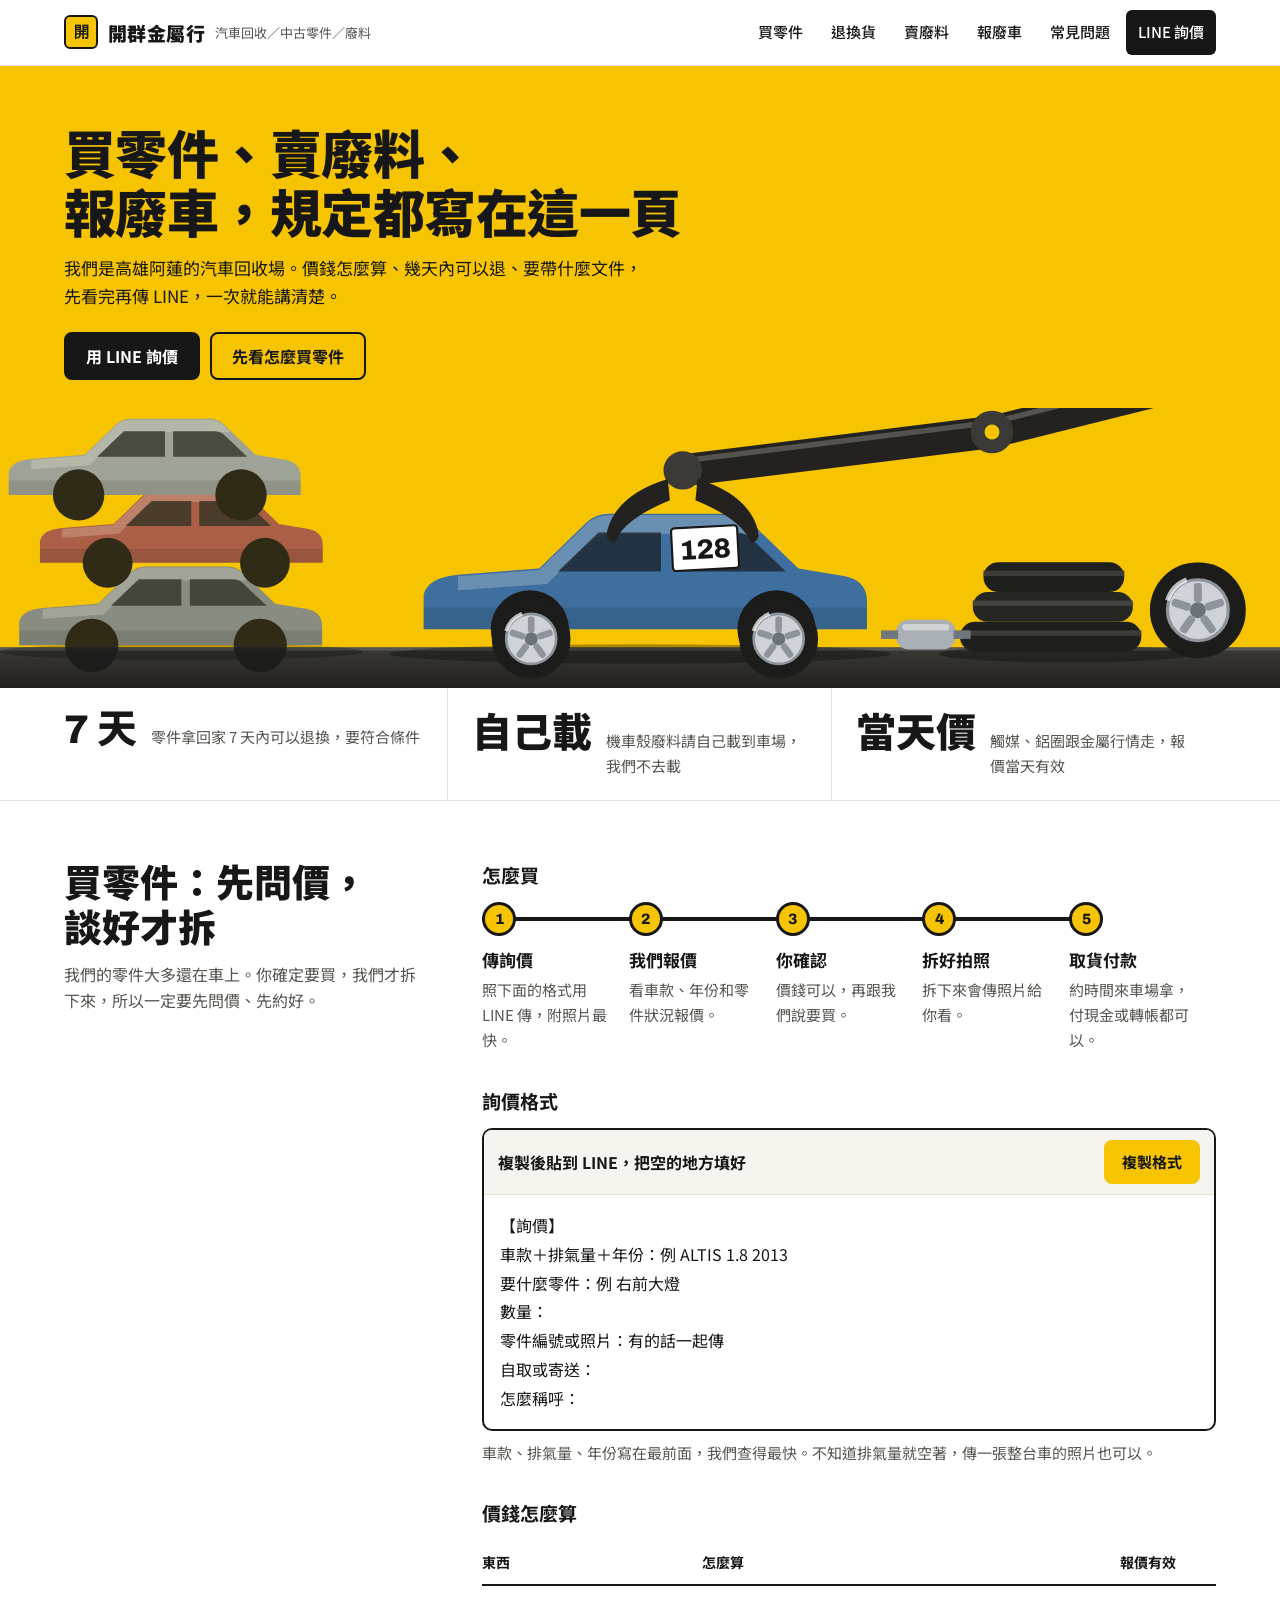
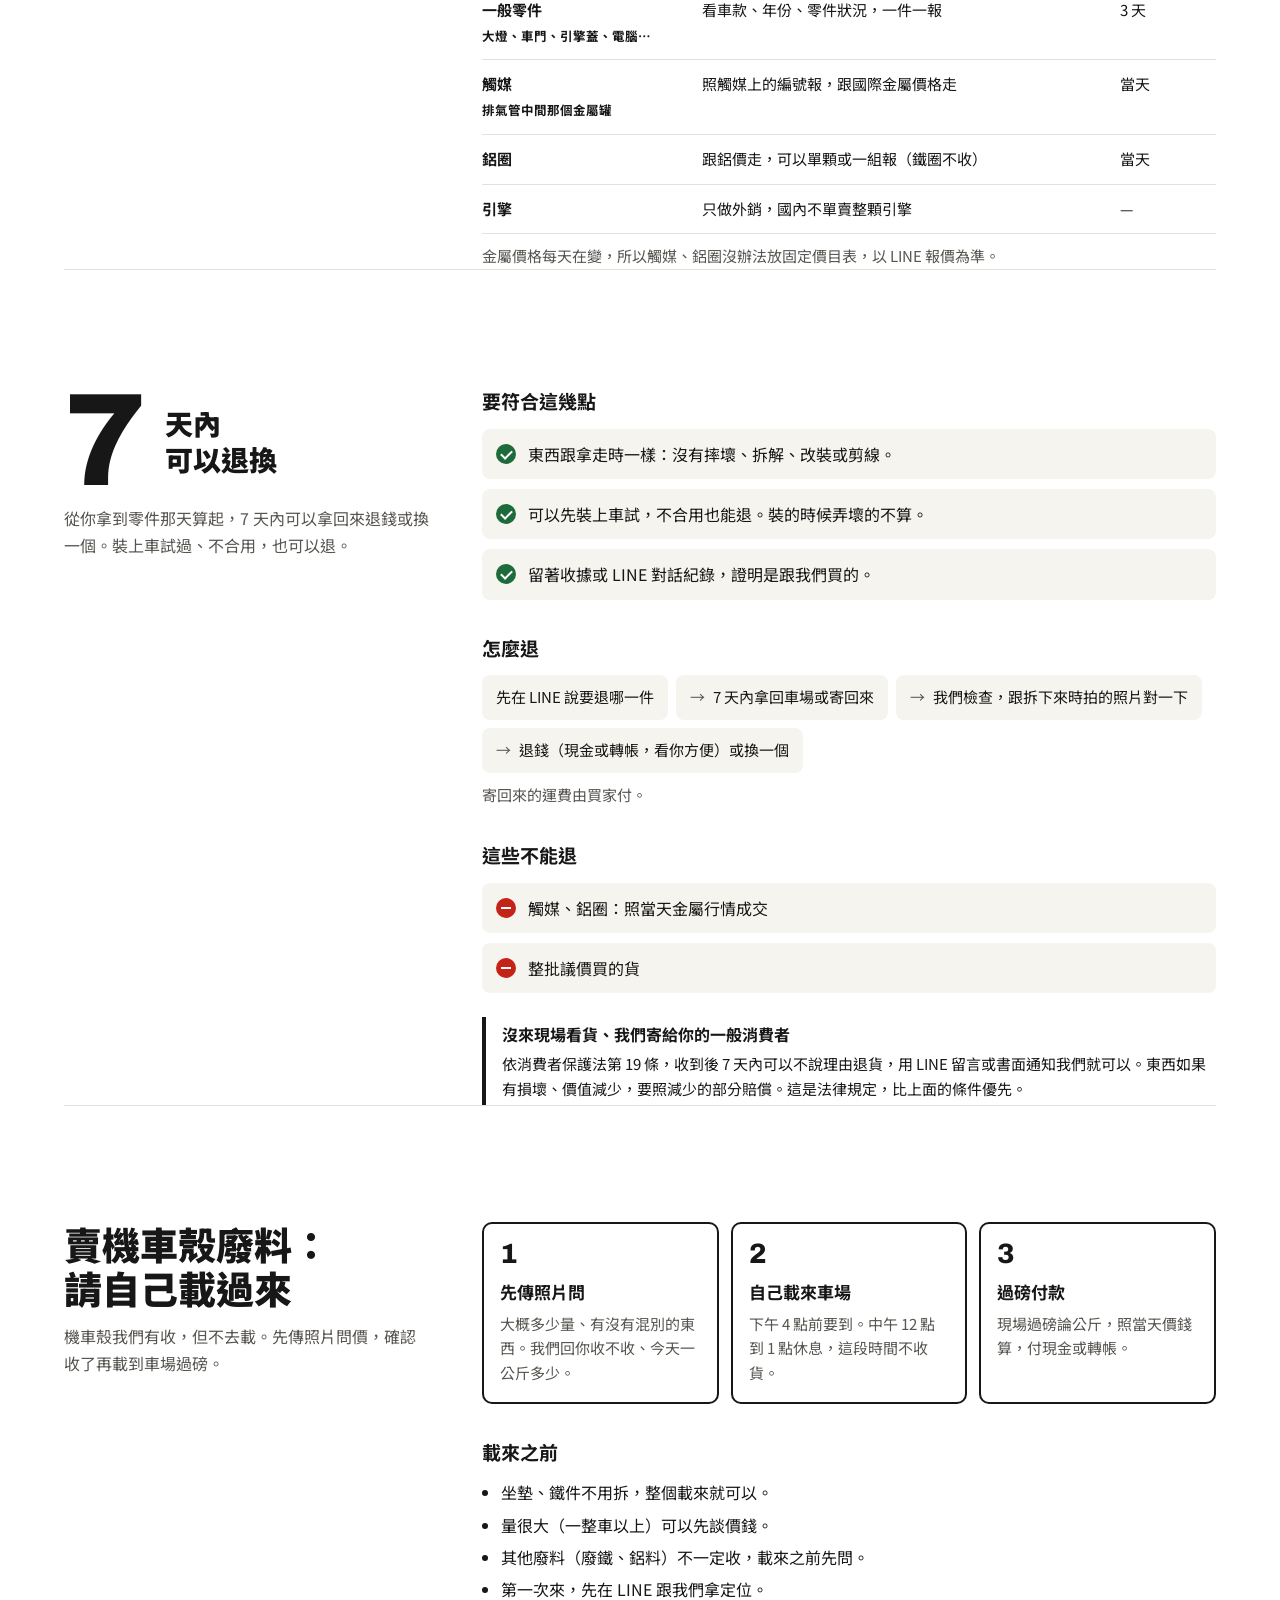
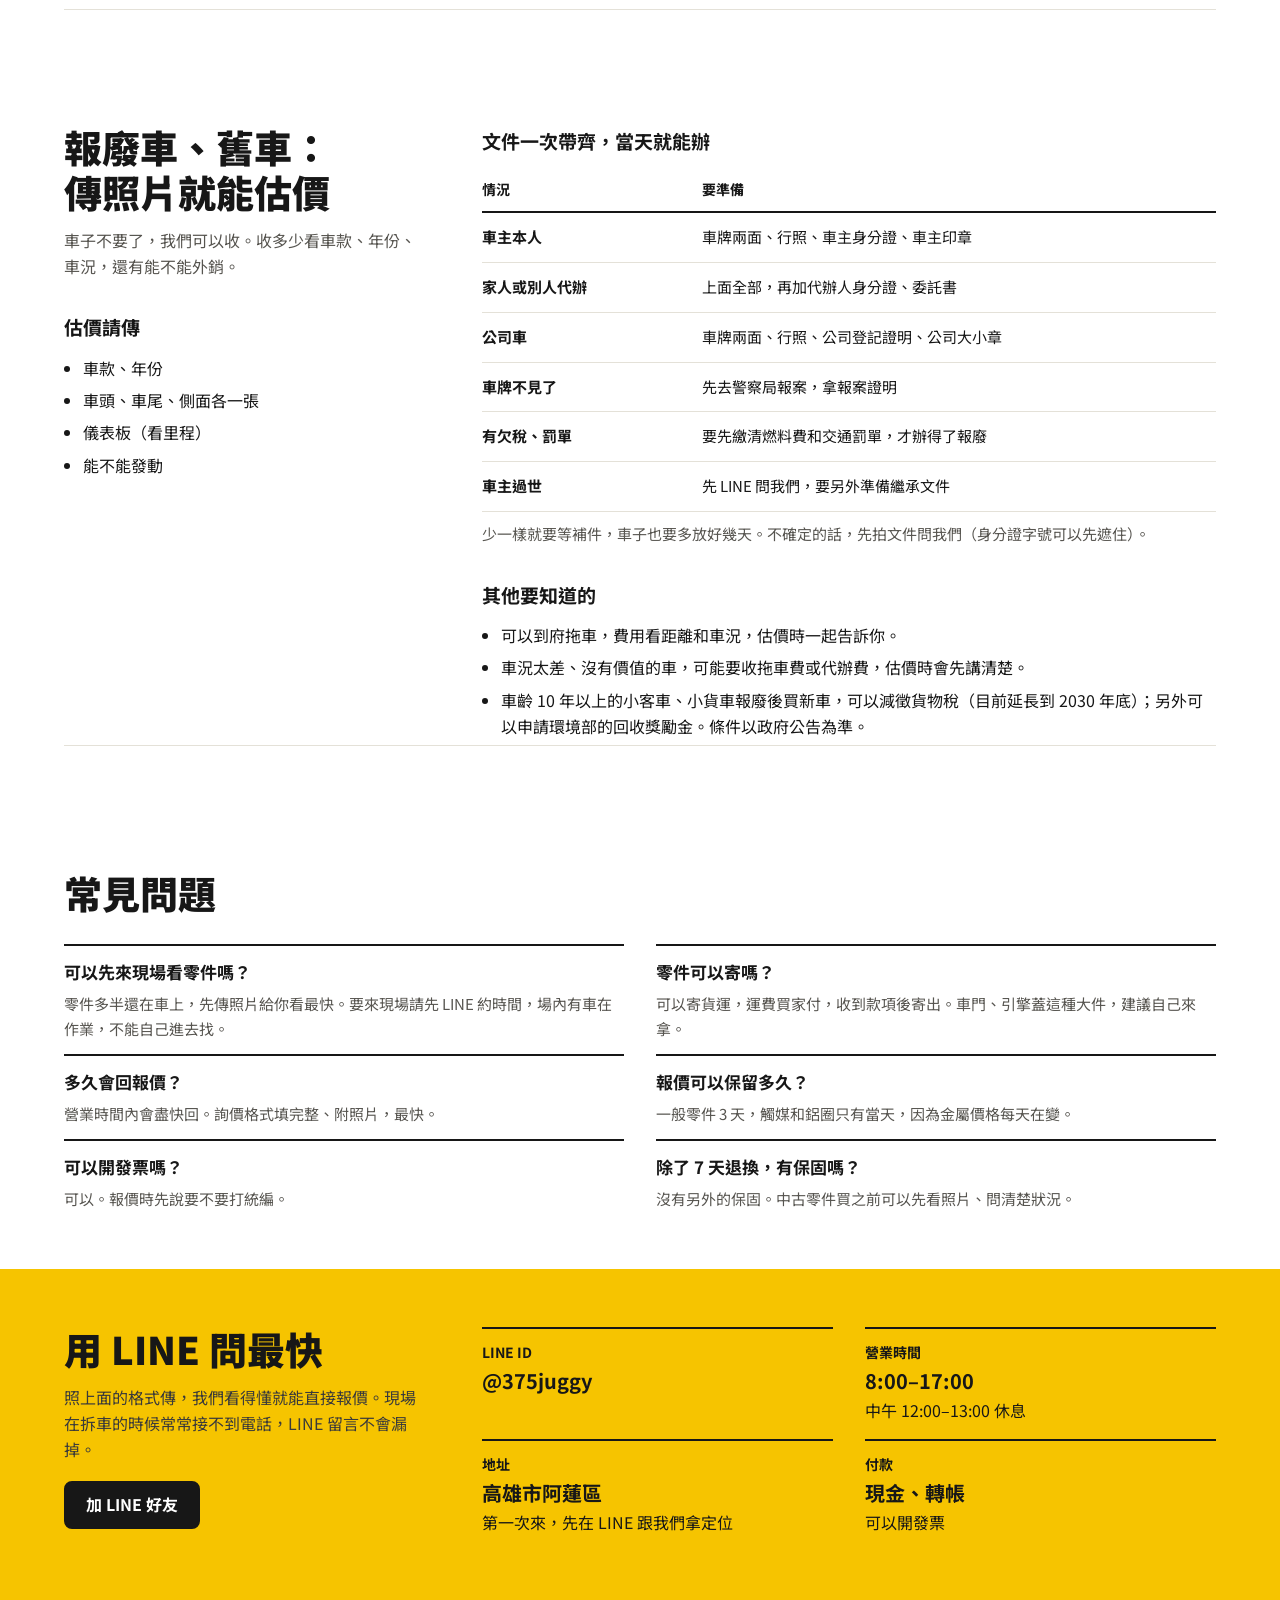
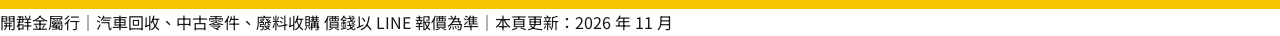
==== index.html @ 310c947c "開群金屬行 客戶須知網站 公開版：搜尋引擎說明、LINE 分享預覽圖、網站小圖示、店家資訊標記  Co-Authored-By: Claude Opus 5.5 <noreply@anthropic." ====
<!DOCTYPE html>
<html lang="zh-Hant-TW">
<head>
<meta charset="utf-8">
<meta name="viewport" content="width=device-width, initial-scale=1">
<title>開群金屬行｜汽車回收、中古零件、廢料收購（高雄阿蓮）</title>
<meta name="description" content="開群金屬行，高雄阿蓮的汽車回收場：中古零件、機車殼廢料收購、報廢車收購。零件 7 天內可退換，報價方式、廢料規定、報廢要帶的文件一頁看完，LINE @375juggy 詢價。">
<meta name="theme-color" content="#f6c400">
<link rel="canonical" href="https://t3ekaede-beep.github.io/kaichun-metal/">
<link rel="icon" href="favicon.svg" type="image/svg+xml">
<link rel="icon" href="favicon-32.png" sizes="32x32" type="image/png">
<link rel="apple-touch-icon" href="apple-touch-icon.png">
<meta property="og:type" content="website">
<meta property="og:locale" content="zh_TW">
<meta property="og:site_name" content="開群金屬行">
<meta property="og:title" content="開群金屬行｜買零件、賣廢料、報廢車須知">
<meta property="og:description" content="零件 7 天內可退換、報價怎麼算、機車殼廢料怎麼賣、報廢車要帶什麼，一頁看完。">
<meta property="og:url" content="https://t3ekaede-beep.github.io/kaichun-metal/">
<meta property="og:image" content="https://t3ekaede-beep.github.io/kaichun-metal/og.png">
<meta property="og:image:width" content="1200">
<meta property="og:image:height" content="630">
<meta property="og:image:alt" content="開群金屬行 客戶須知">
<meta name="twitter:card" content="summary_large_image">
<script type="application/ld+json">{"@context": "https://schema.org", "@type": "AutoPartsStore", "name": "開群金屬行", "description": "開群金屬行，高雄阿蓮的汽車回收場：中古零件、機車殼廢料收購、報廢車收購。零件 7 天內可退換，報價方式、廢料規定、報廢要帶的文件一頁看完，LINE @375juggy 詢價。", "url": "https://t3ekaede-beep.github.io/kaichun-metal/", "image": "https://t3ekaede-beep.github.io/kaichun-metal/og.png", "address": {"@type": "PostalAddress", "addressLocality": "阿蓮區", "addressRegion": "高雄市", "addressCountry": "TW"}, "paymentAccepted": "現金, 轉帳", "sameAs": ["https://line.me/R/ti/p/@375juggy"]}</script>
<link rel="preconnect" href="https://fonts.googleapis.com">
<link rel="preconnect" href="https://fonts.gstatic.com" crossorigin>
<link href="https://fonts.googleapis.com/css2?family=Archivo:wght@700;800&family=Noto+Sans+TC:wght@400;500;700;900&display=swap" rel="stylesheet">
<style>
/* VOICE everyday business site for repair shops, parts traders and car owners: plain, short, firm
   IDEA the yard's own signboard and the marker-written number card on a windshield
   PICTURE a yard scene strip: stacked shells, a numbered car under the grab arm, tyres and an alloy wheel
   COLOUR safety yellow band, white ground, near-black ink, warning red for limits; night keeps the yellow band
   TYPE Noto Sans TC 900 for titles, Noto Sans TC for text, Archivo 800 for big numbers
   LAYOUT laptop: yellow hero with title across the top and the scene beneath; sections as heading column + content. Phone: stacked */
:root{color-scheme:light dark;--bg:light-dark(#ffffff,#141413);--ink:light-dark(#171717,#f0efea);--mut:light-dark(#575550,#b9b7ae);--line:light-dark(#e4e1d8,#2e2d2a);--panel:light-dark(#f6f4ee,#1e1d1b);--red:light-dark(#c42318,#ff7466);--ok:light-dark(#1d6b3a,#6fd08f);--yel:#f6c400;--yk:#171717}
:root[data-theme=light]{color-scheme:light}
:root[data-theme=dark]{color-scheme:dark}
*{box-sizing:border-box;min-width:0}
html{scroll-padding-top:110px;scroll-behavior:smooth}
body{margin:0;background:var(--bg);color:var(--ink);font:16px/1.65 "Noto Sans TC","PingFang TC","Microsoft JhengHei",sans-serif;overflow-x:clip}
a{color:inherit}
.band{padding-block:clamp(32px,4.5vw,64px);padding-left:max(5vw,16px);padding-right:max(5vw,16px)}
.wrap{max-width:1240px;margin:0 auto}
header{position:sticky;top:0;z-index:5;background:var(--bg);border-bottom:1px solid var(--line)}
.bar{display:flex;align-items:center;gap:20px;padding:10px max(5vw,16px);max-width:1340px;margin:0 auto}
.brand{display:flex;align-items:center;gap:10px;text-decoration:none;flex:none}
.brand b{font-size:19px;font-weight:900;letter-spacing:.02em}
.brand small{font-size:13px;color:var(--mut)}
.plate{width:34px;height:34px;border-radius:6px;background:var(--yel);color:var(--yk);display:grid;place-items:center;font:800 15px/1 Archivo,sans-serif;border:2px solid var(--yk)}
nav{display:flex;gap:4px;overflow-x:auto;scrollbar-width:none;margin-left:auto}
nav a{flex:none;text-decoration:none;font-size:15px;font-weight:500;padding:10px 12px;border-radius:6px;min-height:44px;display:flex;align-items:center}
nav a:hover,nav a:focus-visible{background:var(--panel)}
nav a.line{background:var(--yk);color:#fff}
:root[data-theme=dark] nav a.line{background:var(--yel);color:var(--yk)}
@media(prefers-color-scheme:dark){:root:not([data-theme=light]) nav a.line{background:var(--yel);color:var(--yk)}}
.hero{background:var(--yel);color:var(--yk);padding-bottom:0}
.hero h1{font-size:clamp(32px,5vw,52px);line-height:1.12;font-weight:900;letter-spacing:-.01em;margin:0 0 14px;max-width:17em;text-wrap:balance}
.ib{display:inline-block}
.hero p{font-size:17px;max-width:34em;margin:0 0 22px}
.btns{display:flex;flex-wrap:wrap;gap:10px}
.btn{display:inline-flex;align-items:center;min-height:48px;padding:0 20px;border-radius:8px;font-weight:700;text-decoration:none;font-size:16px;border:2px solid var(--yk)}
.btn.dark{background:var(--yk);color:#fff}
.btn:focus-visible,button:focus-visible,nav a:focus-visible{outline:3px solid var(--red);outline-offset:2px}
.scene{display:block;width:calc(100% + 2*max(5vw,16px));margin-left:calc(-1*max(5vw,16px));height:clamp(170px,22vw,280px);margin-top:28px}
.facts{display:grid;grid-template-columns:repeat(3,minmax(0,1fr));border-bottom:1px solid var(--line);padding:0 max(5vw,16px)}
.fact{padding:22px 24px;text-decoration:none;border-right:1px solid var(--line);display:flex;gap:14px;align-items:baseline}
.fact:first-child{padding-left:0}
.fact:last-child{border-right:0}
.fact:hover{background:var(--panel)}
.fact strong{font:800 clamp(28px,3.4vw,40px)/1 Archivo,"Noto Sans TC",sans-serif;white-space:nowrap;flex:none}
.fact strong.zh{font-family:"Noto Sans TC",sans-serif;font-weight:900}
.fact span{font-size:15px;color:var(--mut)}
.sec{display:grid;grid-template-columns:minmax(0,4fr) minmax(0,8fr);gap:clamp(24px,4vw,64px);border-bottom:1px solid var(--line)}
.sec h2{font-size:clamp(28px,3.4vw,38px);line-height:1.18;font-weight:900;margin:0 0 12px;text-wrap:balance}
.sec .lead{color:var(--mut);margin:0;font-size:16px}
.sec h3{font-size:19px;font-weight:700;margin:32px 0 12px}
.sec h3:first-child{margin-top:0}
.route{list-style:none;margin:0;padding:0;display:grid;grid-template-columns:repeat(5,minmax(0,1fr))}
.route li{position:relative;padding:44px 12px 0 0}
.route li::before{content:"";position:absolute;top:15px;left:0;right:0;height:4px;background:var(--ink)}
.route li:last-child::before{right:auto;width:16px}
.route li i{position:absolute;top:0;left:0;width:34px;height:34px;border-radius:50%;background:var(--yel);color:var(--yk);border:3px solid var(--ink);display:grid;place-items:center;font:800 15px/1 Archivo,sans-serif;font-style:normal}
.route b{display:block;font-size:17px;margin-bottom:4px}
.route span{font-size:15px;color:var(--mut);display:block}
.copybox{border:2px solid var(--ink);border-radius:10px;overflow:hidden}
.copyhead{display:flex;justify-content:space-between;align-items:center;gap:12px;padding:10px 14px;background:var(--panel);border-bottom:1px solid var(--line);flex-wrap:wrap}
.copyhead b{font-size:16px}
.copyhead button{font:inherit;font-weight:700;font-size:15px;min-height:44px;padding:0 18px;border-radius:8px;border:0;background:var(--yel);color:var(--yk);cursor:pointer}
pre{margin:0;padding:16px;font:16px/1.8 "Noto Sans TC",sans-serif;white-space:pre-wrap;overflow-x:auto}
.note{font-size:15px;color:var(--mut);margin:10px 0 0}
#copyMsg{font-size:14px;color:var(--ok);font-weight:700}
.tbl{overflow-x:auto}
table{width:100%;border-collapse:collapse;font-size:15px}
th{text-align:left;font-weight:700;border-bottom:2px solid var(--ink);padding:10px 12px 10px 0;font-size:14px}
td{border-bottom:1px solid var(--line);padding:12px 12px 12px 0;vertical-align:top}
td:first-child{font-weight:700;width:30%}
.nw{white-space:nowrap}
.seven{display:flex;align-items:center;gap:18px;margin-bottom:8px}
.seven strong{font:800 clamp(88px,11vw,132px)/.85 Archivo,sans-serif;color:var(--ink)}
.seven span{font-size:clamp(22px,2.6vw,28px);font-weight:900;line-height:1.3}
.checks{list-style:none;margin:0;padding:0;display:grid;gap:10px}
.checks li{position:relative;padding:12px 14px 12px 46px;background:var(--panel);border-radius:8px}
.checks li::before{content:"";position:absolute;left:14px;top:15px;width:20px;height:20px;border-radius:50%;background:var(--ok)}
.checks li::after{content:"";position:absolute;left:21px;top:19px;width:5px;height:9px;border:solid #fff;border-width:0 2.5px 2.5px 0;transform:rotate(45deg)}
.checks.no li::before{background:var(--red)}
.checks.no li::after{left:19px;top:24px;width:10px;height:0;border-width:0 0 2.5px 0;transform:none}
.flow{display:flex;flex-wrap:wrap;gap:8px;align-items:center;margin:0;padding:0;list-style:none}
.flow li{background:var(--panel);border-radius:8px;padding:10px 14px;font-size:15px}
.flow li+li::before{content:"→";margin-right:8px;color:var(--mut)}
.law{margin-top:24px;border-left:4px solid var(--ink);padding:4px 0 4px 16px;font-size:15px}
.law b{display:block;margin-bottom:4px;font-size:16px}
.cards{display:grid;grid-template-columns:repeat(3,minmax(0,1fr));gap:12px}
.card{border:2px solid var(--ink);border-radius:10px;padding:16px}
.card i{font:800 28px/1 Archivo,sans-serif;font-style:normal;display:block;margin-bottom:10px}
.card b{display:block;font-size:17px;margin-bottom:6px}
.card p{margin:0;font-size:15px;color:var(--mut)}
.plain{margin:0;padding-left:1.2em}
.plain li{margin-bottom:6px}
.faq{display:grid;grid-template-columns:repeat(2,minmax(0,1fr));gap:12px 32px}
.faq div{border-top:2px solid var(--ink);padding-top:12px}
.faq b{display:block;font-size:17px;margin-bottom:6px}
.faq p{margin:0;font-size:15px;color:var(--mut)}
.contact{background:var(--yel);color:var(--yk)}
.contact .sec{border:0}
.contact h2{color:var(--yk)}
.contact .lead{color:#3a3a3a}
.cgrid{display:grid;grid-template-columns:repeat(2,minmax(0,1fr));gap:0 32px}
.cgrid div{border-top:2px solid var(--yk);padding:12px 0 16px}
.cgrid small{display:block;font-size:14px;font-weight:700}
.cgrid span{font-size:20px;font-weight:700}
.contact .contact footer{padding:20px max(5vw,16px);font-size:14px;color:var(--mut);display:flex;flex-wrap:wrap;gap:6px 24px;justify-content:space-between}
@media(max-width:900px){.sec{grid-template-columns:minmax(0,1fr)}.brand small{display:none}}
@media(max-width:760px){.bar{flex-wrap:wrap;gap:6px}nav{margin-left:0;width:100%}.facts{grid-template-columns:minmax(0,1fr)}.fact{border-right:0;border-bottom:1px solid var(--line);padding-left:0;padding-right:0}.fact:last-child{border-bottom:0}.cards,.faq,.cgrid{grid-template-columns:minmax(0,1fr)}
.route{grid-template-columns:minmax(0,1fr);gap:0}.route li{padding:4px 0 22px 52px}.route li::before{top:0;bottom:0;left:15px;right:auto;width:4px;height:auto}.route li:last-child::before{display:none}}
@media(max-width:600px){table{font-size:14px}.stack thead{display:none}.stack tr{display:grid;padding-block:10px;border-bottom:1px solid var(--line)}.stack td{border:0;padding:2px 0;width:auto}.stack td:first-child{font-size:16px}}
@media(prefers-reduced-motion:reduce){html{scroll-behavior:auto}#arm{animation:none!important}}
#arm{animation:sway 5s ease-in-out infinite;transform-origin:1180px 0}
@keyframes sway{0%,100%{transform:rotate(0)}50%{transform:rotate(-1.6deg)}}
</style>
</head>
<body>

<header>
  <div class="bar">
    <a class="brand" href="#top"><span class="plate" aria-hidden="true">開</span><b>開群金屬行</b><small>汽車回收／中古零件／廢料</small></a>
    <nav aria-label="頁面導覽">
      <a href="#parts">買零件</a><a href="#returns">退換貨</a><a href="#scrap">賣廢料</a><a href="#car">報廢車</a><a href="#faq">常見問題</a><a class="line" href="https://line.me/R/ti/p/@375juggy">LINE 詢價</a>
    </nav>
  </div>
</header>

<main id="top">
<section class="band hero">
  <div class="wrap">
    <h1><span class="ib">買零件、</span><span class="ib">賣廢料、</span><span class="ib">報廢車，</span><span class="ib">規定都寫在這一頁</span></h1>
    <p>我們是高雄阿蓮的汽車回收場。價錢怎麼算、幾天內可以退、要帶什麼文件，先看完再傳 LINE，一次就能講清楚。</p>
    <div class="btns"><a class="btn dark" href="https://line.me/R/ti/p/@375juggy">用 LINE 詢價</a><a class="btn" href="#parts">先看怎麼買零件</a></div>
  </div>
  <svg class="scene" viewBox="0 0 1200 300" preserveAspectRatio="xMidYMax slice" role="img" aria-label="車場示意圖：疊放的車殼、夾車機、輪胎和鋁圈">
    <defs>
      <symbol id="car" viewBox="0 0 300 110">
        <path fill="currentColor" d="M8 84V62q2-11 22-13l52-4 30-29q6-6 15-6h76q10 0 17 8l28 27 30 5q14 3 14 16v18z"/>
        <path fill="#000" opacity=".12" d="M8 70h284v14H8z"/>
        <path fill="#fff" opacity=".22" d="M30 50l52-4 30-29q6-6 15-6h76q10 0 17 8l4 4H128q-8 0-13 5l-28 27-57 4z"/>
        <path fill="#1d2329" opacity=".78" d="M120 22l-26 25h66V22zm48 0v25h72l-22-21q-4-4-10-4z"/>
        <circle cx="76" cy="84" r="25" fill="#1b1b1a"/><circle cx="234" cy="84" r="25" fill="#1b1b1a"/>
      </symbol>
      <symbol id="wh" viewBox="-30 -30 60 60">
        <circle r="30" fill="#1c1c1b"/><circle r="19" fill="#cfd3d7"/><circle r="19" fill="none" stroke="#8d949b" stroke-width="2"/>
        <g fill="#8d949b"><rect x="-2.5" y="-17" width="5" height="12" rx="2"/><rect x="-2.5" y="-17" width="5" height="12" rx="2" transform="rotate(72)"/><rect x="-2.5" y="-17" width="5" height="12" rx="2" transform="rotate(144)"/><rect x="-2.5" y="-17" width="5" height="12" rx="2" transform="rotate(216)"/><rect x="-2.5" y="-17" width="5" height="12" rx="2" transform="rotate(288)"/></g>
        <circle r="5" fill="#6b7279"/><path d="M-19 -6a20 20 0 0 1 12-13" stroke="#fff" stroke-width="3" fill="none" opacity=".7"/>
      </symbol>
      <linearGradient id="gnd" x1="0" y1="0" x2="0" y2="1"><stop offset="0" stop-color="#3a3935"/><stop offset="1" stop-color="#22211f"/></linearGradient>
    </defs>
    <rect x="0" y="262" width="1200" height="38" fill="url(#gnd)"/>
    <rect x="0" y="262" width="1200" height="3" fill="#57554f"/>
    <g opacity=".9">
      <ellipse cx="170" cy="266" rx="170" ry="8" fill="#000" opacity=".25"/>
      <use href="#car" x="10" y="176" width="300" height="110" style="color:#7d8790"/>
      <use href="#car" x="30" y="104" width="280" height="103" style="color:#a3554f"/>
      <use href="#car" x="0" y="38" width="290" height="106" style="color:#96a0a8"/>
    </g>
    <ellipse cx="600" cy="268" rx="235" ry="9" fill="#000" opacity=".3"/>
    <use href="#car" x="385" y="122" width="440" height="161" style="color:#3f6f9e"/>
    <use href="#wh" x="461" y="217" width="74" height="74"/>
    <use href="#wh" x="693" y="217" width="74" height="74"/>
    <g transform="rotate(-3 640 170)">
      <rect x="630" y="150" width="62" height="40" rx="3" fill="#fff" stroke="#171717" stroke-width="2"/>
      <text x="661" y="180" text-anchor="middle" font-family="Archivo,sans-serif" font-weight="800" font-size="26" fill="#171717">128</text>
    </g>
    <g id="arm">
      <path d="M1210 -10L930 60L640 96" stroke="#232220" stroke-width="30" fill="none" stroke-linecap="round" stroke-linejoin="round"/>
      <path d="M1210 -10L930 60L640 96" stroke="#55534d" stroke-width="5" fill="none" stroke-linecap="round" transform="translate(0 -9)"/>
      <circle cx="930" cy="60" r="20" fill="#3b3a36"/><circle cx="930" cy="60" r="7" fill="#f6c400"/>
      <circle cx="640" cy="96" r="18" fill="#3b3a36"/>
      <path d="M626 104q-46 14-56 46q-4 12 6 14q8-22 52-40z" fill="#232220"/>
      <path d="M654 104q46 14 56 46q4 12-6 14q-8-22-52-40z" fill="#232220"/>
    </g>
    <g>
      <ellipse cx="1000" cy="268" rx="120" ry="8" fill="#000" opacity=".3"/>
      <rect x="900" y="238" width="170" height="28" rx="14" fill="#1f1f1e"/><rect x="900" y="246" width="170" height="5" fill="#3d3c39"/>
      <rect x="912" y="210" width="150" height="28" rx="14" fill="#262625"/><rect x="912" y="218" width="150" height="5" fill="#44433f"/>
      <rect x="922" y="182" width="132" height="28" rx="14" fill="#1f1f1e"/><rect x="922" y="190" width="132" height="5" fill="#3d3c39"/>
      <use href="#wh" x="1078" y="182" width="90" height="90"/>
      <rect x="840" y="236" width="56" height="28" rx="12" fill="#a9afb4"/><rect x="826" y="246" width="16" height="8" fill="#6f767c"/><rect x="894" y="246" width="16" height="8" fill="#6f767c"/><rect x="846" y="240" width="44" height="6" rx="3" fill="#fff" opacity=".45"/>
    </g>
  </svg>
</section>

<div class="facts">
  <a class="fact" href="#returns"><strong>7 天</strong><span>零件拿回家 7 天內可以退換，要符合條件</span></a>
  <a class="fact" href="#scrap"><strong class="zh">自己載</strong><span>機車殼廢料請自己載到車場，我們不去載</span></a>
  <a class="fact" href="#parts"><strong class="zh">當天價</strong><span>觸媒、鋁圈跟金屬行情走，報價當天有效</span></a>
</div>

<section class="band" id="parts"><div class="wrap sec">
  <div>
    <h2><span class="ib">買零件：</span><span class="ib">先問價，</span><span class="ib">談好才拆</span></h2>
    <p class="lead">我們的零件大多還在車上。你確定要買，我們才拆下來，所以一定要先問價、先約好。</p>
  </div>
  <div>
    <h3>怎麼買</h3>
    <ol class="route">
      <li><i>1</i><b>傳詢價</b><span>照下面的格式用 LINE 傳，附照片最快。</span></li>
      <li><i>2</i><b>我們報價</b><span>看車款、年份和零件狀況報價。</span></li>
      <li><i>3</i><b>你確認</b><span>價錢可以，再跟我們說要買。</span></li>
      <li><i>4</i><b>拆好拍照</b><span>拆下來會傳照片給你看。</span></li>
      <li><i>5</i><b>取貨付款</b><span>約時間來車場拿，付現金或轉帳都可以。</span></li>
    </ol>

    <h3>詢價格式</h3>
    <div class="copybox">
      <div class="copyhead"><b>複製後貼到 LINE，把空的地方填好</b><button type="button" id="copyBtn">複製格式</button></div>
<pre id="fmt">【詢價】
車款＋排氣量＋年份：例 ALTIS 1.8 2013
要什麼零件：例 右前大燈
數量：
零件編號或照片：有的話一起傳
自取或寄送：
怎麼稱呼：</pre>
    </div>
    <p class="note">車款、排氣量、年份寫在最前面，我們查得最快。不知道排氣量就空著，傳一張整台車的照片也可以。 <span id="copyMsg" role="status"></span></p>

    <h3>價錢怎麼算</h3>
    <div class="tbl"><table class="stack">
      <thead><tr><th>東西</th><th>怎麼算</th><th>報價有效</th></tr></thead>
      <tbody>
        <tr><td>一般零件<br><small>大燈、車門、引擎蓋、電腦…</small></td><td>看車款、年份、零件狀況，一件一報</td><td class="nw">3 天</td></tr>
        <tr><td>觸媒<br><small>排氣管中間那個金屬罐</small></td><td>照觸媒上的編號報，跟國際金屬價格走</td><td class="nw">當天</td></tr>
        <tr><td>鋁圈</td><td>跟鋁價走，可以單顆或一組報（鐵圈不收）</td><td class="nw">當天</td></tr>
        <tr><td>引擎</td><td>只做外銷，國內不單賣整顆引擎</td><td class="nw">—</td></tr>
      </tbody>
    </table></div>
    <p class="note">金屬價格每天在變，所以觸媒、鋁圈沒辦法放固定價目表，以 LINE 報價為準。</p>
  </div>
</div></section>

<section class="band" id="returns"><div class="wrap sec">
  <div>
    <div class="seven"><strong>7</strong><span>天內<br>可以退換</span></div>
    <p class="lead">從你拿到零件那天算起，7 天內可以拿回來退錢或換一個。裝上車試過、不合用，也可以退。</p>
  </div>
  <div>
    <h3>要符合這幾點</h3>
    <ul class="checks">
      <li>東西跟拿走時一樣：沒有摔壞、拆解、改裝或剪線。</li>
      <li>可以先裝上車試，不合用也能退。裝的時候弄壞的不算。</li>
      <li>留著收據或 LINE 對話紀錄，證明是跟我們買的。</li>
    </ul>

    <h3>怎麼退</h3>
    <ol class="flow">
      <li>先在 LINE 說要退哪一件</li>
      <li>7 天內拿回車場或寄回來</li>
      <li>我們檢查，跟拆下來時拍的照片對一下</li>
      <li>退錢（現金或轉帳，看你方便）或換一個</li>
    </ol>
    <p class="note">寄回來的運費由買家付。</p>

    <h3>這些不能退</h3>
    <ul class="checks no">
      <li>觸媒、鋁圈：照當天金屬行情成交</li>
      <li>整批議價買的貨</li>
    </ul>

    <div class="law">
      <b>沒來現場看貨、我們寄給你的一般消費者</b>
      依消費者保護法第 19 條，收到後 7 天內可以不說理由退貨，用 LINE 留言或書面通知我們就可以。東西如果有損壞、價值減少，要照減少的部分賠償。這是法律規定，比上面的條件優先。
    </div>
  </div>
</div></section>

<section class="band" id="scrap"><div class="wrap sec">
  <div>
    <h2><span class="ib">賣機車殼廢料：</span><span class="ib">請自己載過來</span></h2>
    <p class="lead">機車殼我們有收，但不去載。先傳照片問價，確認收了再載到車場過磅。</p>
  </div>
  <div>
    <div class="cards">
      <div class="card"><i>1</i><b>先傳照片問</b><p>大概多少量、有沒有混別的東西。我們回你收不收、今天一公斤多少。</p></div>
      <div class="card"><i>2</i><b>自己載來車場</b><p>下午 4 點前要到。中午 12 點到 1 點休息，這段時間不收貨。</p></div>
      <div class="card"><i>3</i><b>過磅付款</b><p>現場過磅論公斤，照當天價錢算，付現金或轉帳。</p></div>
    </div>
    <h3>載來之前</h3>
    <ul class="plain">
      <li>坐墊、鐵件不用拆，整個載來就可以。</li>
      <li>量很大（一整車以上）可以先談價錢。</li>
      <li>其他廢料（廢鐵、鋁料）不一定收，載來之前先問。</li>
      <li>第一次來，先在 LINE 跟我們拿定位。</li>
    </ul>
  </div>
</div></section>

<section class="band" id="car"><div class="wrap sec">
  <div>
    <h2><span class="ib">報廢車、舊車：</span><span class="ib">傳照片就能估價</span></h2>
    <p class="lead">車子不要了，我們可以收。收多少看車款、年份、車況，還有能不能外銷。</p>
    <h3>估價請傳</h3>
    <ul class="plain">
      <li>車款、年份</li>
      <li>車頭、車尾、側面各一張</li>
      <li>儀表板（看里程）</li>
      <li>能不能發動</li>
    </ul>
  </div>
  <div>
    <h3>文件一次帶齊，當天就能辦</h3>
    <div class="tbl"><table class="stack">
      <thead><tr><th>情況</th><th>要準備</th></tr></thead>
      <tbody>
        <tr><td>車主本人</td><td>車牌兩面、行照、車主身分證、車主印章</td></tr>
        <tr><td>家人或別人代辦</td><td>上面全部，再加代辦人身分證、委託書</td></tr>
        <tr><td>公司車</td><td>車牌兩面、行照、公司登記證明、公司大小章</td></tr>
        <tr><td>車牌不見了</td><td>先去警察局報案，拿報案證明</td></tr>
        <tr><td>有欠稅、罰單</td><td>要先繳清燃料費和交通罰單，才辦得了報廢</td></tr>
        <tr><td>車主過世</td><td>先 LINE 問我們，要另外準備繼承文件</td></tr>
      </tbody>
    </table></div>
    <p class="note">少一樣就要等補件，車子也要多放好幾天。不確定的話，先拍文件問我們（身分證字號可以先遮住）。</p>
    <h3>其他要知道的</h3>
    <ul class="plain">
      <li>可以到府拖車，費用看距離和車況，估價時一起告訴你。</li>
      <li>車況太差、沒有價值的車，可能要收拖車費或代辦費，估價時會先講清楚。</li>
      <li>車齡 10 年以上的小客車、小貨車報廢後買新車，可以減徵貨物稅（目前延長到 2030 年底）；另外可以申請環境部的回收獎勵金。條件以政府公告為準。</li>
    </ul>
  </div>
</div></section>

<section class="band" id="faq"><div class="wrap">
  <h2 style="font-size:clamp(28px,3.4vw,38px);font-weight:900;margin:0 0 20px">常見問題</h2>
  <div class="faq">
    <div><b>可以先來現場看零件嗎？</b><p>零件多半還在車上，先傳照片給你看最快。要來現場請先 LINE 約時間，場內有車在作業，不能自己進去找。</p></div>
    <div><b>零件可以寄嗎？</b><p>可以寄貨運，運費買家付，收到款項後寄出。車門、引擎蓋這種大件，建議自己來拿。</p></div>
    <div><b>多久會回報價？</b><p>營業時間內會盡快回。詢價格式填完整、附照片，最快。</p></div>
    <div><b>報價可以保留多久？</b><p>一般零件 3 天，觸媒和鋁圈只有當天，因為金屬價格每天在變。</p></div>
    <div><b>可以開發票嗎？</b><p>可以。報價時先說要不要打統編。</p></div>
    <div><b>除了 7 天退換，有保固嗎？</b><p>沒有另外的保固。中古零件買之前可以先看照片、問清楚狀況。</p></div>
  </div>
</div></section>

<section class="band contact" id="contact"><div class="wrap sec">
  <div>
    <h2>用 LINE 問最快</h2>
    <p class="lead">照上面的格式傳，我們看得懂就能直接報價。現場在拆車的時候常常接不到電話，LINE 留言不會漏掉。</p>
    <div class="btns" style="margin-top:18px"><a class="btn dark" href="https://line.me/R/ti/p/@375juggy">加 LINE 好友</a></div>
  </div>
  <div class="cgrid">
    <div><small>LINE ID</small><span>@375juggy</span></div>
    <div><small>營業時間</small><span class="nw">8:00–17:00</span><br>中午 12:00–13:00 休息</div>
    <div><small>地址</small><span>高雄市阿蓮區</span><br>第一次來，先在 LINE 跟我們拿定位</div>
    <div><small>付款</small><span>現金、轉帳</span><br>可以開發票</div>
  </div>
</div></section>
</main>

<footer>
  <span>開群金屬行｜汽車回收、中古零件、廢料收購</span>
  <span>價錢以 LINE 報價為準｜本頁更新：2026 年 11 月</span>
</footer>

<script>
{
  const cb = document.getElementById('copyBtn');
  const msg = document.getElementById('copyMsg');
  const fmt = document.getElementById('fmt');
  cb.addEventListener('click', async () => {
    try {
      await navigator.clipboard.writeText(fmt.innerText);
      msg.textContent = '已複製，貼到 LINE 就可以';
    } catch (e) {
      const r = document.createRange();
      r.selectNodeContents(fmt);
      const s = window.getSelection();
      s.removeAllRanges();
      s.addRange(r);
      msg.textContent = '已選取，請按複製';
    }
  });
}
</script>
</body>
</html>
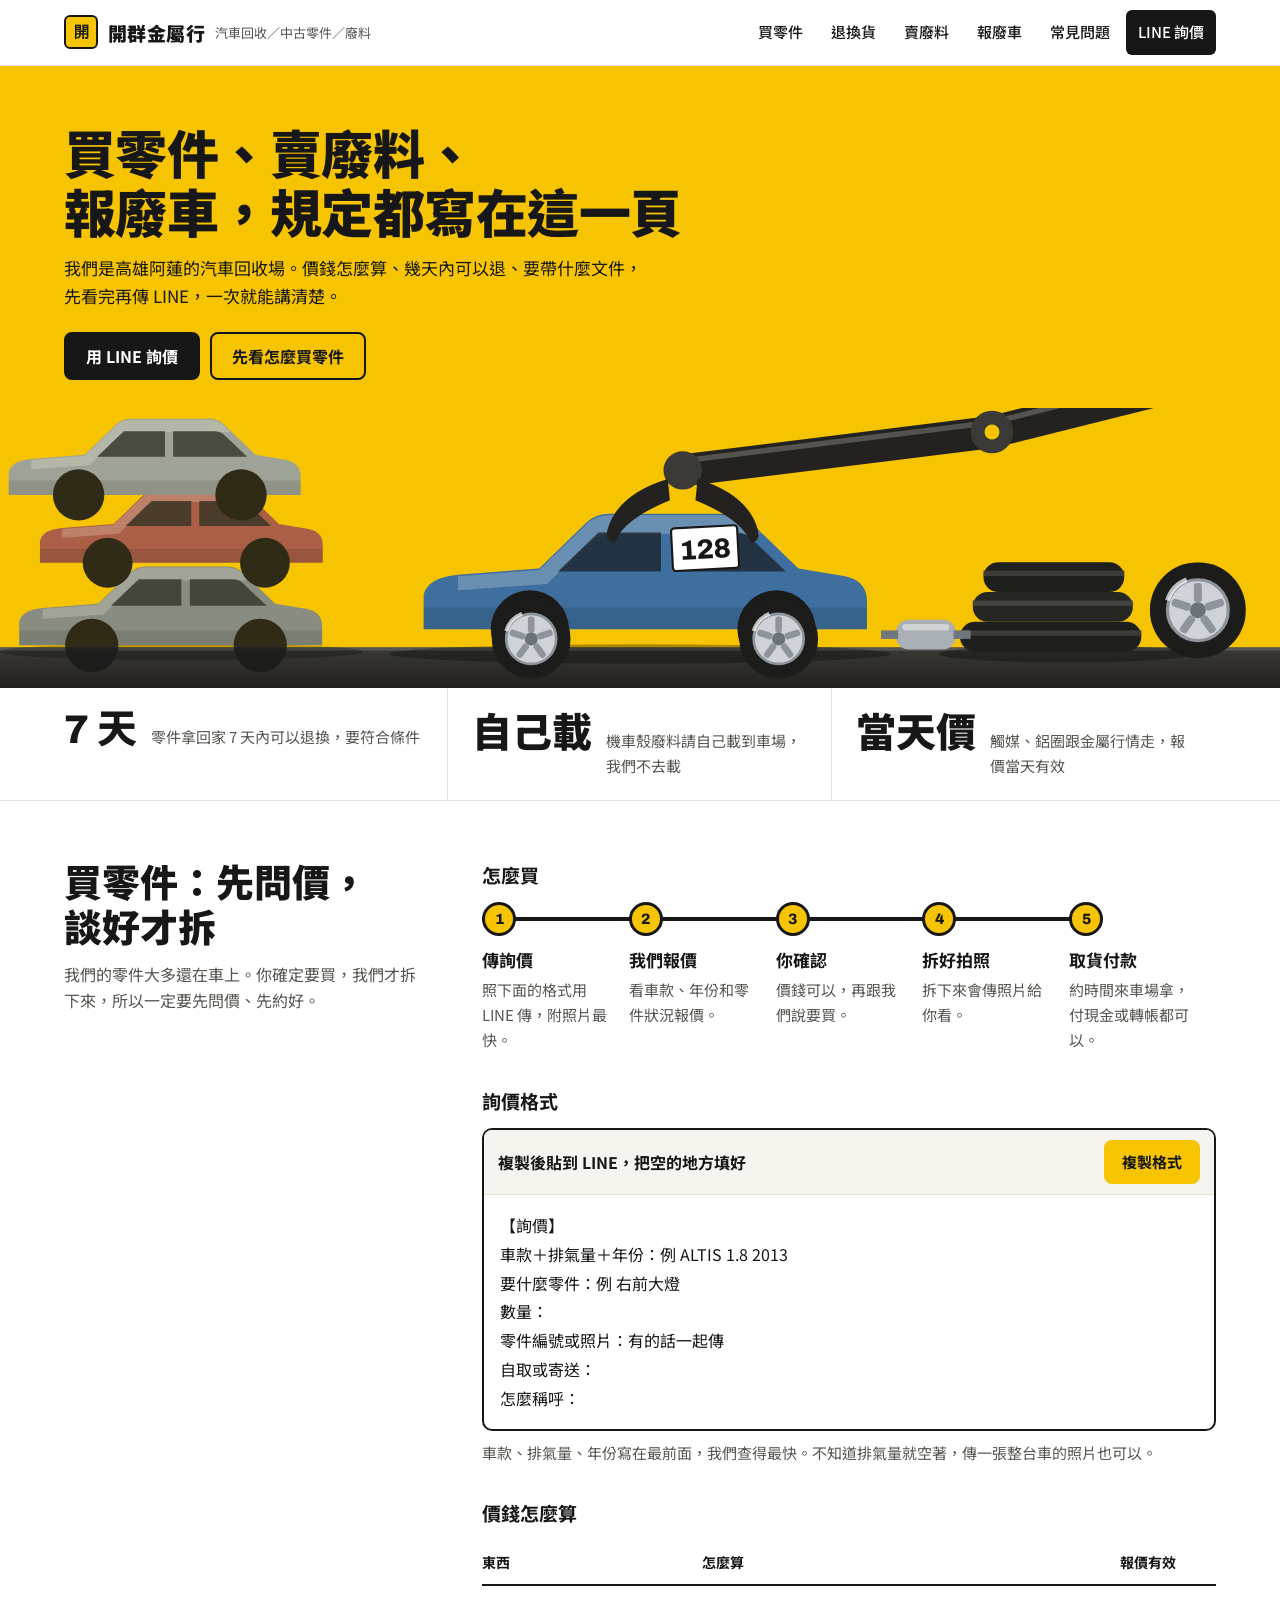
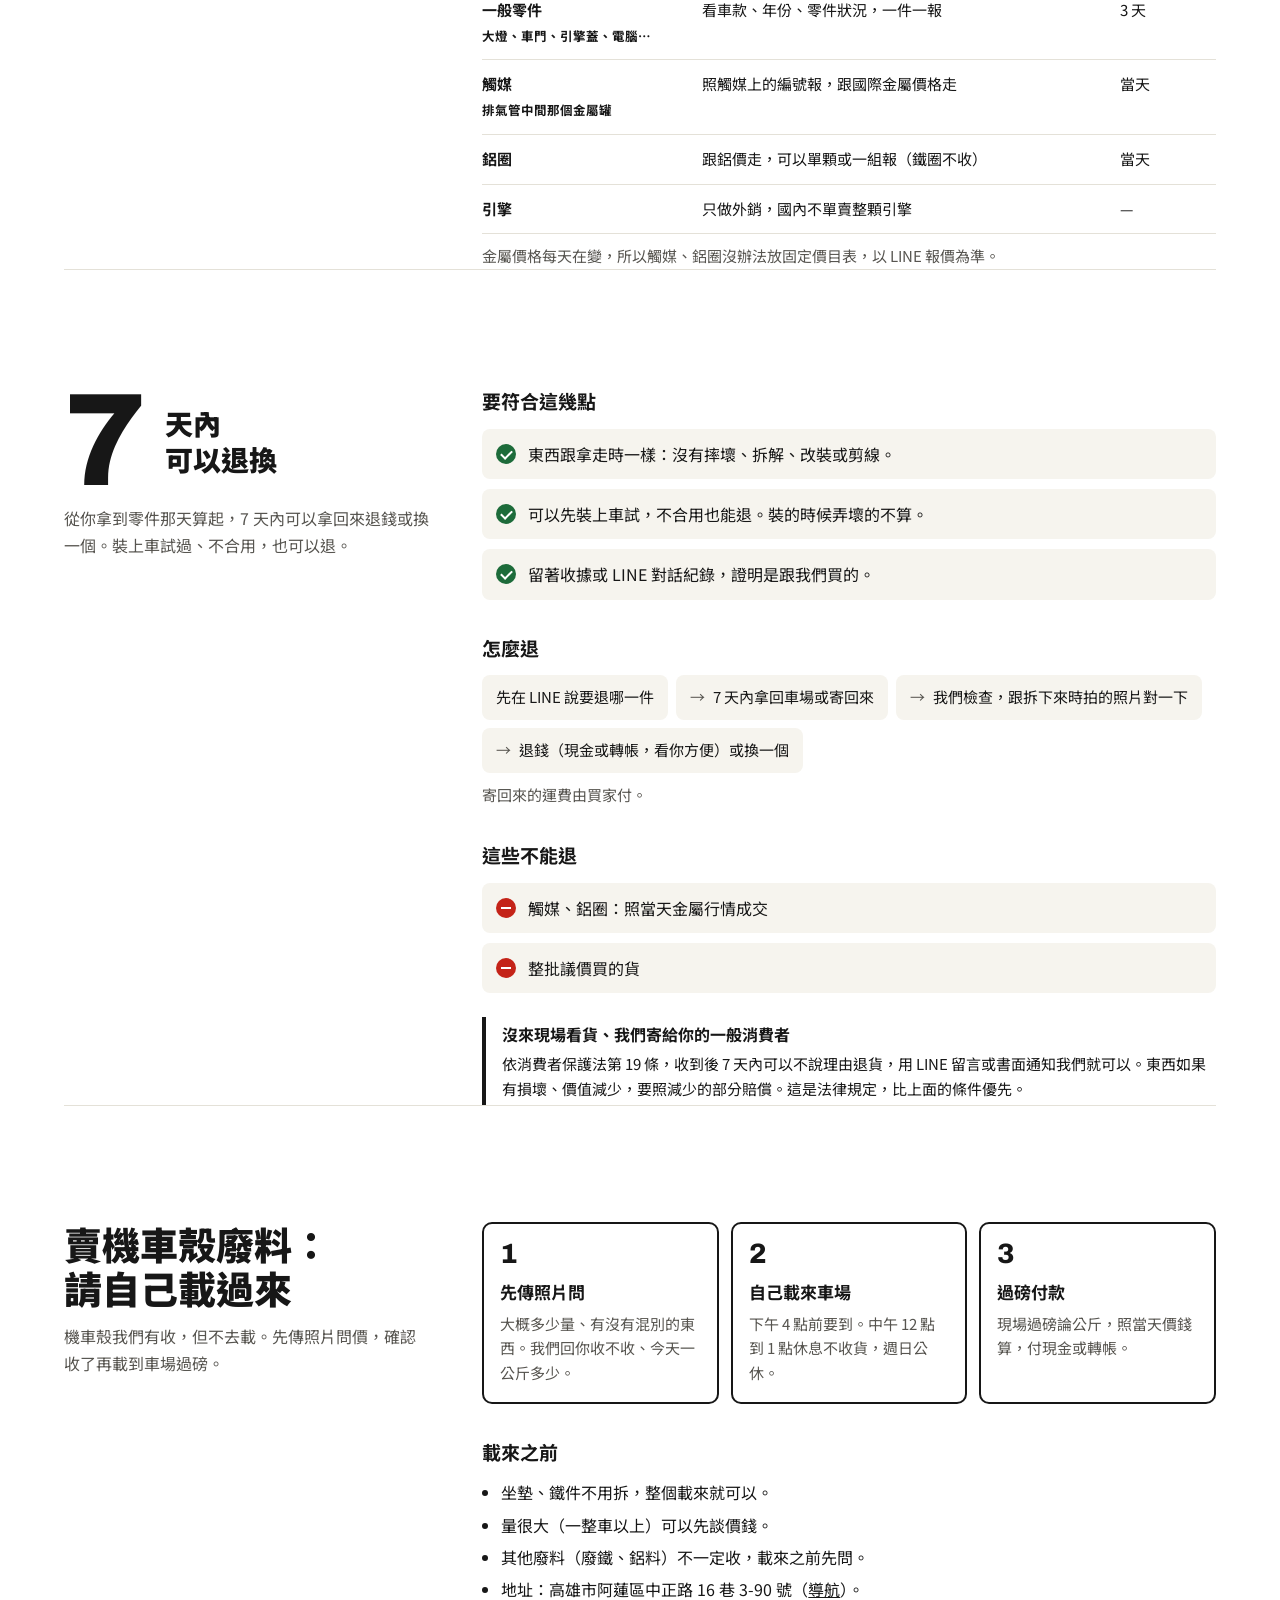
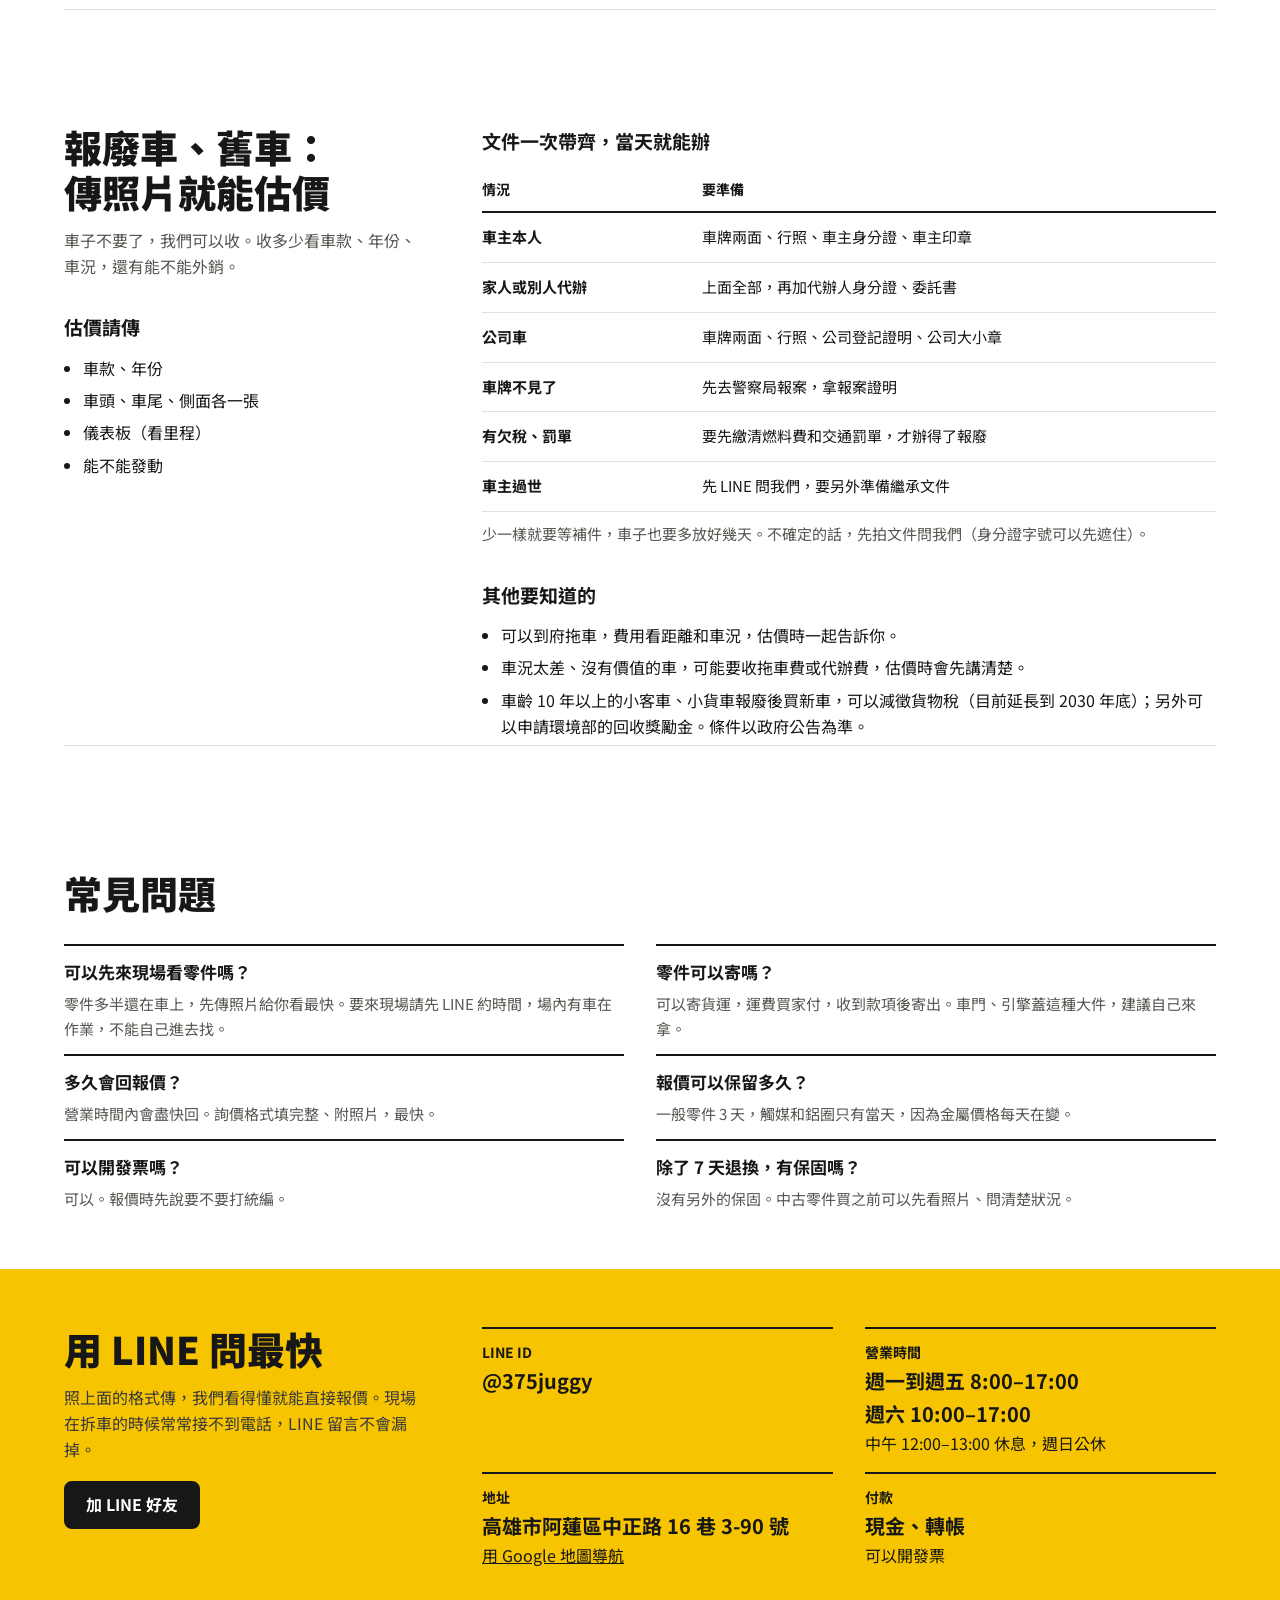
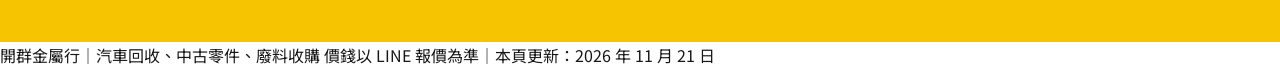
==== commit 16337e8e: "加上地址、導航連結和完整營業時間 週一到週五 8:00–17:00、週六 10:00–17:00、中午 12:00–13:00 休息、週日公休  Co-Authored-By: Claude Opus" ====
--- a/index.html
+++ b/index.html
@@ -21,7 +21,7 @@
 <meta property="og:image:height" content="630">
 <meta property="og:image:alt" content="開群金屬行 客戶須知">
 <meta name="twitter:card" content="summary_large_image">
-<script type="application/ld+json">{"@context": "https://schema.org", "@type": "AutoPartsStore", "name": "開群金屬行", "description": "開群金屬行，高雄阿蓮的汽車回收場：中古零件、機車殼廢料收購、報廢車收購。零件 7 天內可退換，報價方式、廢料規定、報廢要帶的文件一頁看完，LINE @375juggy 詢價。", "url": "https://t3ekaede-beep.github.io/kaichun-metal/", "image": "https://t3ekaede-beep.github.io/kaichun-metal/og.png", "address": {"@type": "PostalAddress", "addressLocality": "阿蓮區", "addressRegion": "高雄市", "addressCountry": "TW"}, "paymentAccepted": "現金, 轉帳", "sameAs": ["https://line.me/R/ti/p/@375juggy"]}</script>
+<script type="application/ld+json">{"@context": "https://schema.org", "@type": "AutoPartsStore", "name": "開群金屬行", "description": "開群金屬行，高雄阿蓮的汽車回收場：中古零件、機車殼廢料收購、報廢車收購。零件 7 天內可退換，報價方式、廢料規定、報廢要帶的文件一頁看完，LINE @375juggy 詢價。", "url": "https://t3ekaede-beep.github.io/kaichun-metal/", "image": "https://t3ekaede-beep.github.io/kaichun-metal/og.png", "address": {"@type": "PostalAddress", "streetAddress": "阿蓮里中正路16巷3-90號", "addressLocality": "阿蓮區", "addressRegion": "高雄市", "postalCode": "822", "addressCountry": "TW"}, "paymentAccepted": "現金, 轉帳", "sameAs": ["https://line.me/R/ti/p/@375juggy"], "geo": {"@type": "GeoCoordinates", "latitude": 22.882908, "longitude": 120.3438987}, "hasMap": "https://www.google.com/maps/search/?api=1&query=%E9%96%8B%E7%BE%A4%E9%87%91%E5%B1%AC%E8%A1%8C&query_place_id=ChIJ3XGffF9tbjQRUe3NIeFh1gE", "openingHoursSpecification": [{"@type": "OpeningHoursSpecification", "dayOfWeek": ["Monday", "Tuesday", "Wednesday", "Thursday", "Friday"], "opens": "08:00", "closes": "12:00"}, {"@type": "OpeningHoursSpecification", "dayOfWeek": ["Monday", "Tuesday", "Wednesday", "Thursday", "Friday"], "opens": "13:00", "closes": "17:00"}, {"@type": "OpeningHoursSpecification", "dayOfWeek": "Saturday", "opens": "10:00", "closes": "12:00"}, {"@type": "OpeningHoursSpecification", "dayOfWeek": "Saturday", "opens": "13:00", "closes": "17:00"}]}</script>
 <link rel="preconnect" href="https://fonts.googleapis.com">
 <link rel="preconnect" href="https://fonts.gstatic.com" crossorigin>
 <link href="https://fonts.googleapis.com/css2?family=Archivo:wght@700;800&family=Noto+Sans+TC:wght@400;500;700;900&display=swap" rel="stylesheet">
@@ -298,7 +298,7 @@
   <div>
     <div class="cards">
       <div class="card"><i>1</i><b>先傳照片問</b><p>大概多少量、有沒有混別的東西。我們回你收不收、今天一公斤多少。</p></div>
-      <div class="card"><i>2</i><b>自己載來車場</b><p>下午 4 點前要到。中午 12 點到 1 點休息，這段時間不收貨。</p></div>
+      <div class="card"><i>2</i><b>自己載來車場</b><p>下午 4 點前要到。中午 12 點到 1 點休息不收貨，週日公休。</p></div>
       <div class="card"><i>3</i><b>過磅付款</b><p>現場過磅論公斤，照當天價錢算，付現金或轉帳。</p></div>
     </div>
     <h3>載來之前</h3>
@@ -306,7 +306,7 @@
       <li>坐墊、鐵件不用拆，整個載來就可以。</li>
       <li>量很大（一整車以上）可以先談價錢。</li>
       <li>其他廢料（廢鐵、鋁料）不一定收，載來之前先問。</li>
-      <li>第一次來，先在 LINE 跟我們拿定位。</li>
+      <li>地址：高雄市阿蓮區中正路 16 巷 3-90 號（<a href="https://www.google.com/maps/search/?api=1&amp;query=%E9%96%8B%E7%BE%A4%E9%87%91%E5%B1%AC%E8%A1%8C&amp;query_place_id=ChIJ3XGffF9tbjQRUe3NIeFh1gE">導航</a>）。</li>
     </ul>
   </div>
 </div></section>
@@ -366,8 +366,8 @@
   </div>
   <div class="cgrid">
     <div><small>LINE ID</small><span>@375juggy</span></div>
-    <div><small>營業時間</small><span class="nw">8:00–17:00</span><br>中午 12:00–13:00 休息</div>
-    <div><small>地址</small><span>高雄市阿蓮區</span><br>第一次來，先在 LINE 跟我們拿定位</div>
+    <div><small>營業時間</small><span class="nw">週一到週五 8:00–17:00</span><br><span class="nw">週六 10:00–17:00</span><br>中午 12:00–13:00 休息，週日公休</div>
+    <div><small>地址</small><span>高雄市阿蓮區中正路 16 巷 3-90 號</span><br><a href="https://www.google.com/maps/search/?api=1&amp;query=%E9%96%8B%E7%BE%A4%E9%87%91%E5%B1%AC%E8%A1%8C&amp;query_place_id=ChIJ3XGffF9tbjQRUe3NIeFh1gE">用 Google 地圖導航</a></div>
     <div><small>付款</small><span>現金、轉帳</span><br>可以開發票</div>
   </div>
 </div></section>
@@ -375,7 +375,7 @@
 
 <footer>
   <span>開群金屬行｜汽車回收、中古零件、廢料收購</span>
-  <span>價錢以 LINE 報價為準｜本頁更新：2026 年 11 月</span>
+  <span>價錢以 LINE 報價為準｜本頁更新：2026 年 11 月 21 日</span>
 </footer>
 
 <script>
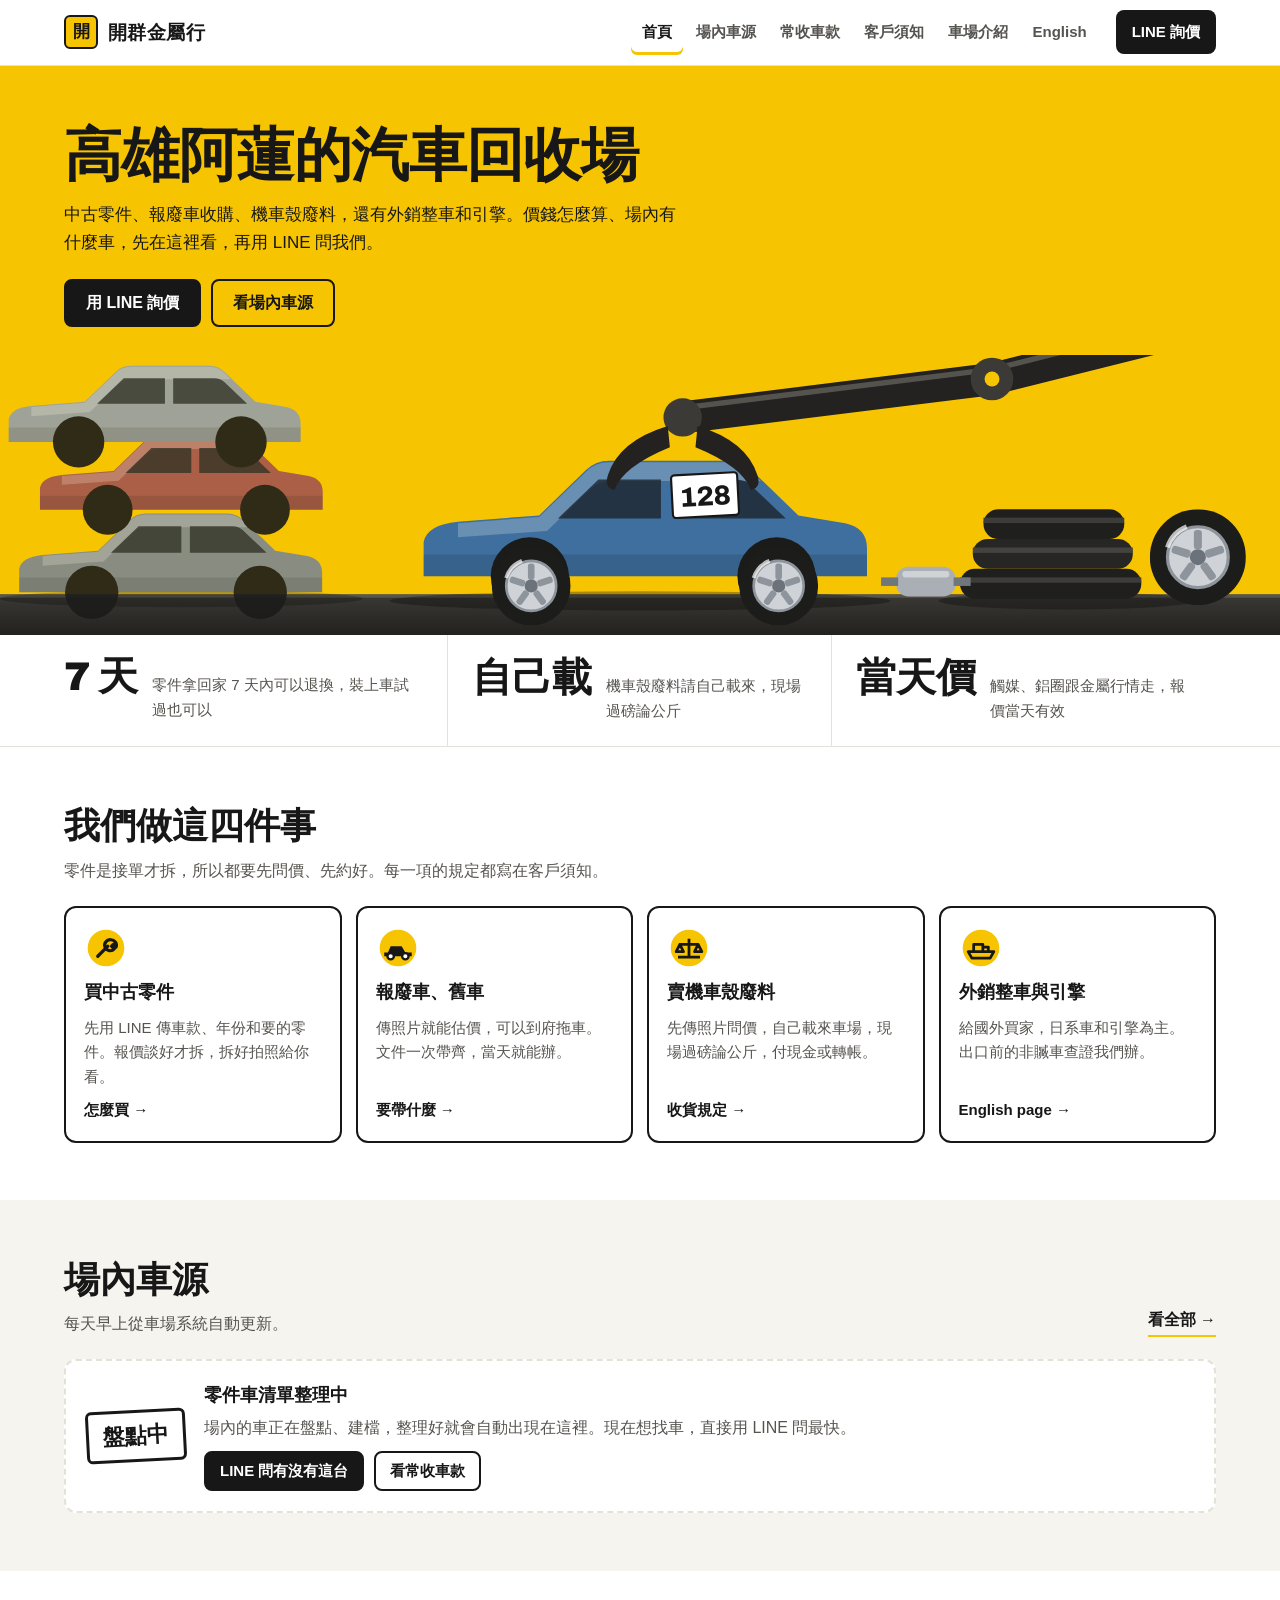
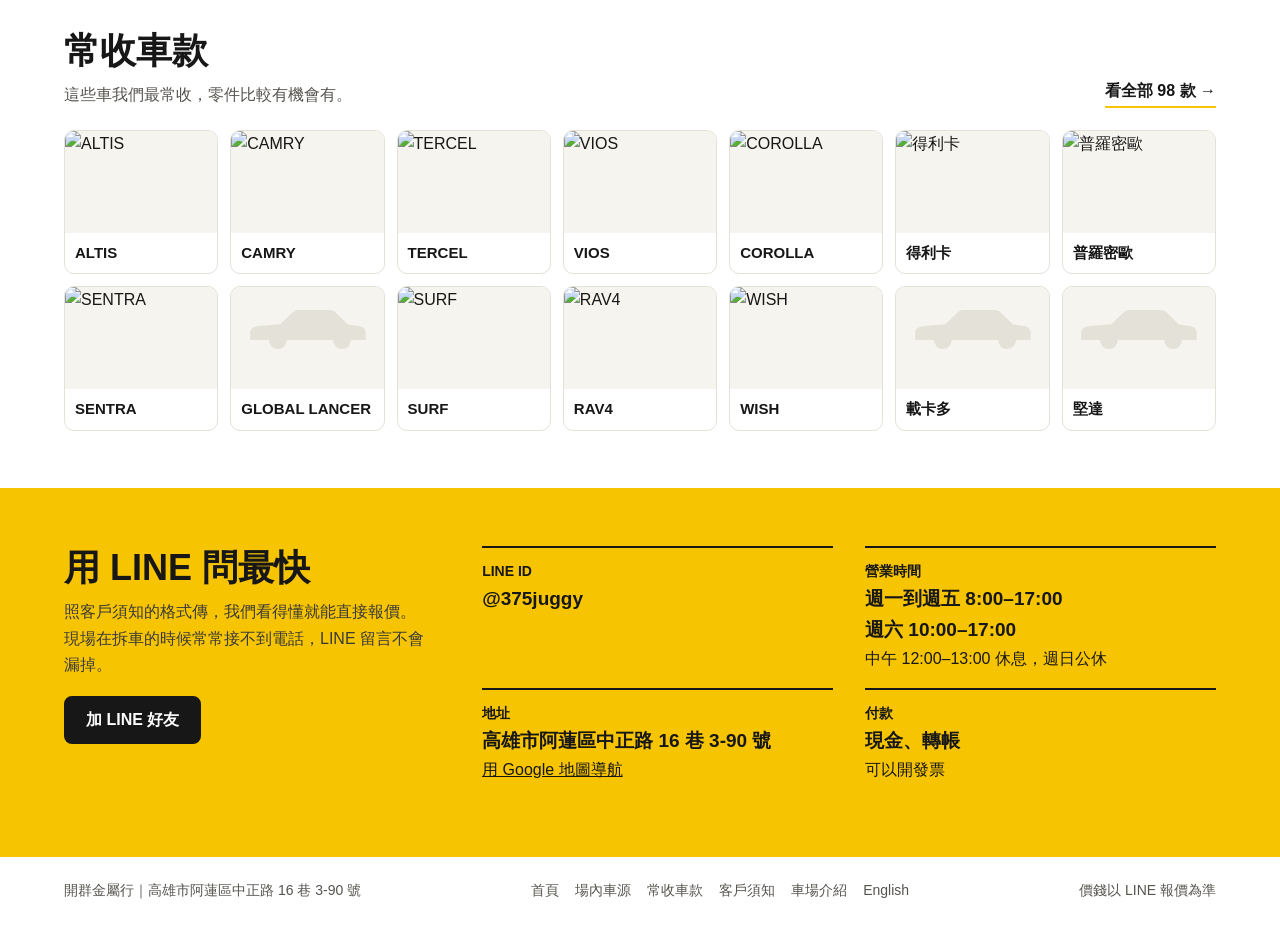
==== commit 01008524: "改版成多頁網站：場內車源、常收車款、車場介紹、英文頁，每天從 Notion 自動更新 - scripts/fetch_notion.py：Notion API 讀資料，只留可公開欄位 - script" ====
--- a/index.html
+++ b/index.html
@@ -3,158 +3,43 @@
 <head>
 <meta charset="utf-8">
 <meta name="viewport" content="width=device-width, initial-scale=1">
-<title>開群金屬行｜汽車回收、中古零件、廢料收購（高雄阿蓮）</title>
-<meta name="description" content="開群金屬行，高雄阿蓮的汽車回收場：中古零件、機車殼廢料收購、報廢車收購。零件 7 天內可退換，報價方式、廢料規定、報廢要帶的文件一頁看完，LINE @375juggy 詢價。">
+<title>開群金屬行｜高雄阿蓮汽車回收、中古零件、廢料收購</title>
+<meta name="description" content="高雄阿蓮的汽車回收場：中古零件、報廢車收購、機車殼廢料、外銷整車與引擎。看場內車源和常收車款，LINE @375juggy 詢價。">
 <meta name="theme-color" content="#f6c400">
-<link rel="canonical" href="https://t3ekaede-beep.github.io/kaichun-metal/">
+<link rel="canonical" href="https://t3ekaede-beep.github.io/kaichun-metal/"><link rel="alternate" hreflang="zh-Hant-TW" href="https://t3ekaede-beep.github.io/kaichun-metal/"><link rel="alternate" hreflang="en" href="https://t3ekaede-beep.github.io/kaichun-metal/en/">
 <link rel="icon" href="favicon.svg" type="image/svg+xml">
 <link rel="icon" href="favicon-32.png" sizes="32x32" type="image/png">
 <link rel="apple-touch-icon" href="apple-touch-icon.png">
 <meta property="og:type" content="website">
 <meta property="og:locale" content="zh_TW">
 <meta property="og:site_name" content="開群金屬行">
-<meta property="og:title" content="開群金屬行｜買零件、賣廢料、報廢車須知">
-<meta property="og:description" content="零件 7 天內可退換、報價怎麼算、機車殼廢料怎麼賣、報廢車要帶什麼，一頁看完。">
+<meta property="og:title" content="開群金屬行｜高雄阿蓮汽車回收、中古零件、廢料收購">
+<meta property="og:description" content="高雄阿蓮的汽車回收場：中古零件、報廢車收購、機車殼廢料、外銷整車與引擎。看場內車源和常收車款，LINE @375juggy 詢價。">
 <meta property="og:url" content="https://t3ekaede-beep.github.io/kaichun-metal/">
 <meta property="og:image" content="https://t3ekaede-beep.github.io/kaichun-metal/og.png">
 <meta property="og:image:width" content="1200">
 <meta property="og:image:height" content="630">
-<meta property="og:image:alt" content="開群金屬行 客戶須知">
 <meta name="twitter:card" content="summary_large_image">
-<script type="application/ld+json">{"@context": "https://schema.org", "@type": "AutoPartsStore", "name": "開群金屬行", "description": "開群金屬行，高雄阿蓮的汽車回收場：中古零件、機車殼廢料收購、報廢車收購。零件 7 天內可退換，報價方式、廢料規定、報廢要帶的文件一頁看完，LINE @375juggy 詢價。", "url": "https://t3ekaede-beep.github.io/kaichun-metal/", "image": "https://t3ekaede-beep.github.io/kaichun-metal/og.png", "address": {"@type": "PostalAddress", "streetAddress": "阿蓮里中正路16巷3-90號", "addressLocality": "阿蓮區", "addressRegion": "高雄市", "postalCode": "822", "addressCountry": "TW"}, "paymentAccepted": "現金, 轉帳", "sameAs": ["https://line.me/R/ti/p/@375juggy"], "geo": {"@type": "GeoCoordinates", "latitude": 22.882908, "longitude": 120.3438987}, "hasMap": "https://www.google.com/maps/search/?api=1&query=%E9%96%8B%E7%BE%A4%E9%87%91%E5%B1%AC%E8%A1%8C&query_place_id=ChIJ3XGffF9tbjQRUe3NIeFh1gE", "openingHoursSpecification": [{"@type": "OpeningHoursSpecification", "dayOfWeek": ["Monday", "Tuesday", "Wednesday", "Thursday", "Friday"], "opens": "08:00", "closes": "12:00"}, {"@type": "OpeningHoursSpecification", "dayOfWeek": ["Monday", "Tuesday", "Wednesday", "Thursday", "Friday"], "opens": "13:00", "closes": "17:00"}, {"@type": "OpeningHoursSpecification", "dayOfWeek": "Saturday", "opens": "10:00", "closes": "12:00"}, {"@type": "OpeningHoursSpecification", "dayOfWeek": "Saturday", "opens": "13:00", "closes": "17:00"}]}</script>
 <link rel="preconnect" href="https://fonts.googleapis.com">
 <link rel="preconnect" href="https://fonts.gstatic.com" crossorigin>
-<link href="https://fonts.googleapis.com/css2?family=Archivo:wght@700;800&family=Noto+Sans+TC:wght@400;500;700;900&display=swap" rel="stylesheet">
-<style>
-/* VOICE everyday business site for repair shops, parts traders and car owners: plain, short, firm
-   IDEA the yard's own signboard and the marker-written number card on a windshield
-   PICTURE a yard scene strip: stacked shells, a numbered car under the grab arm, tyres and an alloy wheel
-   COLOUR safety yellow band, white ground, near-black ink, warning red for limits; night keeps the yellow band
-   TYPE Noto Sans TC 900 for titles, Noto Sans TC for text, Archivo 800 for big numbers
-   LAYOUT laptop: yellow hero with title across the top and the scene beneath; sections as heading column + content. Phone: stacked */
-:root{color-scheme:light dark;--bg:light-dark(#ffffff,#141413);--ink:light-dark(#171717,#f0efea);--mut:light-dark(#575550,#b9b7ae);--line:light-dark(#e4e1d8,#2e2d2a);--panel:light-dark(#f6f4ee,#1e1d1b);--red:light-dark(#c42318,#ff7466);--ok:light-dark(#1d6b3a,#6fd08f);--yel:#f6c400;--yk:#171717}
-:root[data-theme=light]{color-scheme:light}
-:root[data-theme=dark]{color-scheme:dark}
-*{box-sizing:border-box;min-width:0}
-html{scroll-padding-top:110px;scroll-behavior:smooth}
-body{margin:0;background:var(--bg);color:var(--ink);font:16px/1.65 "Noto Sans TC","PingFang TC","Microsoft JhengHei",sans-serif;overflow-x:clip}
-a{color:inherit}
-.band{padding-block:clamp(32px,4.5vw,64px);padding-left:max(5vw,16px);padding-right:max(5vw,16px)}
-.wrap{max-width:1240px;margin:0 auto}
-header{position:sticky;top:0;z-index:5;background:var(--bg);border-bottom:1px solid var(--line)}
-.bar{display:flex;align-items:center;gap:20px;padding:10px max(5vw,16px);max-width:1340px;margin:0 auto}
-.brand{display:flex;align-items:center;gap:10px;text-decoration:none;flex:none}
-.brand b{font-size:19px;font-weight:900;letter-spacing:.02em}
-.brand small{font-size:13px;color:var(--mut)}
-.plate{width:34px;height:34px;border-radius:6px;background:var(--yel);color:var(--yk);display:grid;place-items:center;font:800 15px/1 Archivo,sans-serif;border:2px solid var(--yk)}
-nav{display:flex;gap:4px;overflow-x:auto;scrollbar-width:none;margin-left:auto}
-nav a{flex:none;text-decoration:none;font-size:15px;font-weight:500;padding:10px 12px;border-radius:6px;min-height:44px;display:flex;align-items:center}
-nav a:hover,nav a:focus-visible{background:var(--panel)}
-nav a.line{background:var(--yk);color:#fff}
-:root[data-theme=dark] nav a.line{background:var(--yel);color:var(--yk)}
-@media(prefers-color-scheme:dark){:root:not([data-theme=light]) nav a.line{background:var(--yel);color:var(--yk)}}
-.hero{background:var(--yel);color:var(--yk);padding-bottom:0}
-.hero h1{font-size:clamp(32px,5vw,52px);line-height:1.12;font-weight:900;letter-spacing:-.01em;margin:0 0 14px;max-width:17em;text-wrap:balance}
-.ib{display:inline-block}
-.hero p{font-size:17px;max-width:34em;margin:0 0 22px}
-.btns{display:flex;flex-wrap:wrap;gap:10px}
-.btn{display:inline-flex;align-items:center;min-height:48px;padding:0 20px;border-radius:8px;font-weight:700;text-decoration:none;font-size:16px;border:2px solid var(--yk)}
-.btn.dark{background:var(--yk);color:#fff}
-.btn:focus-visible,button:focus-visible,nav a:focus-visible{outline:3px solid var(--red);outline-offset:2px}
-.scene{display:block;width:calc(100% + 2*max(5vw,16px));margin-left:calc(-1*max(5vw,16px));height:clamp(170px,22vw,280px);margin-top:28px}
-.facts{display:grid;grid-template-columns:repeat(3,minmax(0,1fr));border-bottom:1px solid var(--line);padding:0 max(5vw,16px)}
-.fact{padding:22px 24px;text-decoration:none;border-right:1px solid var(--line);display:flex;gap:14px;align-items:baseline}
-.fact:first-child{padding-left:0}
-.fact:last-child{border-right:0}
-.fact:hover{background:var(--panel)}
-.fact strong{font:800 clamp(28px,3.4vw,40px)/1 Archivo,"Noto Sans TC",sans-serif;white-space:nowrap;flex:none}
-.fact strong.zh{font-family:"Noto Sans TC",sans-serif;font-weight:900}
-.fact span{font-size:15px;color:var(--mut)}
-.sec{display:grid;grid-template-columns:minmax(0,4fr) minmax(0,8fr);gap:clamp(24px,4vw,64px);border-bottom:1px solid var(--line)}
-.sec h2{font-size:clamp(28px,3.4vw,38px);line-height:1.18;font-weight:900;margin:0 0 12px;text-wrap:balance}
-.sec .lead{color:var(--mut);margin:0;font-size:16px}
-.sec h3{font-size:19px;font-weight:700;margin:32px 0 12px}
-.sec h3:first-child{margin-top:0}
-.route{list-style:none;margin:0;padding:0;display:grid;grid-template-columns:repeat(5,minmax(0,1fr))}
-.route li{position:relative;padding:44px 12px 0 0}
-.route li::before{content:"";position:absolute;top:15px;left:0;right:0;height:4px;background:var(--ink)}
-.route li:last-child::before{right:auto;width:16px}
-.route li i{position:absolute;top:0;left:0;width:34px;height:34px;border-radius:50%;background:var(--yel);color:var(--yk);border:3px solid var(--ink);display:grid;place-items:center;font:800 15px/1 Archivo,sans-serif;font-style:normal}
-.route b{display:block;font-size:17px;margin-bottom:4px}
-.route span{font-size:15px;color:var(--mut);display:block}
-.copybox{border:2px solid var(--ink);border-radius:10px;overflow:hidden}
-.copyhead{display:flex;justify-content:space-between;align-items:center;gap:12px;padding:10px 14px;background:var(--panel);border-bottom:1px solid var(--line);flex-wrap:wrap}
-.copyhead b{font-size:16px}
-.copyhead button{font:inherit;font-weight:700;font-size:15px;min-height:44px;padding:0 18px;border-radius:8px;border:0;background:var(--yel);color:var(--yk);cursor:pointer}
-pre{margin:0;padding:16px;font:16px/1.8 "Noto Sans TC",sans-serif;white-space:pre-wrap;overflow-x:auto}
-.note{font-size:15px;color:var(--mut);margin:10px 0 0}
-#copyMsg{font-size:14px;color:var(--ok);font-weight:700}
-.tbl{overflow-x:auto}
-table{width:100%;border-collapse:collapse;font-size:15px}
-th{text-align:left;font-weight:700;border-bottom:2px solid var(--ink);padding:10px 12px 10px 0;font-size:14px}
-td{border-bottom:1px solid var(--line);padding:12px 12px 12px 0;vertical-align:top}
-td:first-child{font-weight:700;width:30%}
-.nw{white-space:nowrap}
-.seven{display:flex;align-items:center;gap:18px;margin-bottom:8px}
-.seven strong{font:800 clamp(88px,11vw,132px)/.85 Archivo,sans-serif;color:var(--ink)}
-.seven span{font-size:clamp(22px,2.6vw,28px);font-weight:900;line-height:1.3}
-.checks{list-style:none;margin:0;padding:0;display:grid;gap:10px}
-.checks li{position:relative;padding:12px 14px 12px 46px;background:var(--panel);border-radius:8px}
-.checks li::before{content:"";position:absolute;left:14px;top:15px;width:20px;height:20px;border-radius:50%;background:var(--ok)}
-.checks li::after{content:"";position:absolute;left:21px;top:19px;width:5px;height:9px;border:solid #fff;border-width:0 2.5px 2.5px 0;transform:rotate(45deg)}
-.checks.no li::before{background:var(--red)}
-.checks.no li::after{left:19px;top:24px;width:10px;height:0;border-width:0 0 2.5px 0;transform:none}
-.flow{display:flex;flex-wrap:wrap;gap:8px;align-items:center;margin:0;padding:0;list-style:none}
-.flow li{background:var(--panel);border-radius:8px;padding:10px 14px;font-size:15px}
-.flow li+li::before{content:"→";margin-right:8px;color:var(--mut)}
-.law{margin-top:24px;border-left:4px solid var(--ink);padding:4px 0 4px 16px;font-size:15px}
-.law b{display:block;margin-bottom:4px;font-size:16px}
-.cards{display:grid;grid-template-columns:repeat(3,minmax(0,1fr));gap:12px}
-.card{border:2px solid var(--ink);border-radius:10px;padding:16px}
-.card i{font:800 28px/1 Archivo,sans-serif;font-style:normal;display:block;margin-bottom:10px}
-.card b{display:block;font-size:17px;margin-bottom:6px}
-.card p{margin:0;font-size:15px;color:var(--mut)}
-.plain{margin:0;padding-left:1.2em}
-.plain li{margin-bottom:6px}
-.faq{display:grid;grid-template-columns:repeat(2,minmax(0,1fr));gap:12px 32px}
-.faq div{border-top:2px solid var(--ink);padding-top:12px}
-.faq b{display:block;font-size:17px;margin-bottom:6px}
-.faq p{margin:0;font-size:15px;color:var(--mut)}
-.contact{background:var(--yel);color:var(--yk)}
-.contact .sec{border:0}
-.contact h2{color:var(--yk)}
-.contact .lead{color:#3a3a3a}
-.cgrid{display:grid;grid-template-columns:repeat(2,minmax(0,1fr));gap:0 32px}
-.cgrid div{border-top:2px solid var(--yk);padding:12px 0 16px}
-.cgrid small{display:block;font-size:14px;font-weight:700}
-.cgrid span{font-size:20px;font-weight:700}
-.contact .contact footer{padding:20px max(5vw,16px);font-size:14px;color:var(--mut);display:flex;flex-wrap:wrap;gap:6px 24px;justify-content:space-between}
-@media(max-width:900px){.sec{grid-template-columns:minmax(0,1fr)}.brand small{display:none}}
-@media(max-width:760px){.bar{flex-wrap:wrap;gap:6px}nav{margin-left:0;width:100%}.facts{grid-template-columns:minmax(0,1fr)}.fact{border-right:0;border-bottom:1px solid var(--line);padding-left:0;padding-right:0}.fact:last-child{border-bottom:0}.cards,.faq,.cgrid{grid-template-columns:minmax(0,1fr)}
-.route{grid-template-columns:minmax(0,1fr);gap:0}.route li{padding:4px 0 22px 52px}.route li::before{top:0;bottom:0;left:15px;right:auto;width:4px;height:auto}.route li:last-child::before{display:none}}
-@media(max-width:600px){table{font-size:14px}.stack thead{display:none}.stack tr{display:grid;padding-block:10px;border-bottom:1px solid var(--line)}.stack td{border:0;padding:2px 0;width:auto}.stack td:first-child{font-size:16px}}
-@media(prefers-reduced-motion:reduce){html{scroll-behavior:auto}#arm{animation:none!important}}
-#arm{animation:sway 5s ease-in-out infinite;transform-origin:1180px 0}
-@keyframes sway{0%,100%{transform:rotate(0)}50%{transform:rotate(-1.6deg)}}
-</style>
+<link href="https://fonts.googleapis.com/css2?family=Archivo:wght@800&amp;display=swap" rel="stylesheet">
+<link rel="stylesheet" href="assets/site.css">
+<script type="application/ld+json">{"@context": "https://schema.org", "@type": "AutoPartsStore", "name": "開群金屬行", "url": "https://t3ekaede-beep.github.io/kaichun-metal/", "image": "https://t3ekaede-beep.github.io/kaichun-metal/og.png", "description": "高雄阿蓮的汽車回收場：中古零件、報廢車收購、機車殼廢料收購、外銷整車與引擎。", "address": {"@type": "PostalAddress", "streetAddress": "阿蓮里中正路16巷3-90號", "addressLocality": "阿蓮區", "addressRegion": "高雄市", "postalCode": "822", "addressCountry": "TW"}, "geo": {"@type": "GeoCoordinates", "latitude": 22.882908, "longitude": 120.3438987}, "hasMap": "https://www.google.com/maps/search/?api=1&query=%E9%96%8B%E7%BE%A4%E9%87%91%E5%B1%AC%E8%A1%8C&query_place_id=ChIJ3XGffF9tbjQRUe3NIeFh1gE", "openingHoursSpecification": [{"@type": "OpeningHoursSpecification", "dayOfWeek": ["Monday", "Tuesday", "Wednesday", "Thursday", "Friday"], "opens": "08:00", "closes": "12:00"}, {"@type": "OpeningHoursSpecification", "dayOfWeek": ["Monday", "Tuesday", "Wednesday", "Thursday", "Friday"], "opens": "13:00", "closes": "17:00"}, {"@type": "OpeningHoursSpecification", "dayOfWeek": "Saturday", "opens": "10:00", "closes": "12:00"}, {"@type": "OpeningHoursSpecification", "dayOfWeek": "Saturday", "opens": "13:00", "closes": "17:00"}], "paymentAccepted": "現金, 轉帳", "sameAs": ["https://line.me/R/ti/p/@375juggy"]}</script>
 </head>
 <body>
-
-<header>
-  <div class="bar">
-    <a class="brand" href="#top"><span class="plate" aria-hidden="true">開</span><b>開群金屬行</b><small>汽車回收／中古零件／廢料</small></a>
-    <nav aria-label="頁面導覽">
-      <a href="#parts">買零件</a><a href="#returns">退換貨</a><a href="#scrap">賣廢料</a><a href="#car">報廢車</a><a href="#faq">常見問題</a><a class="line" href="https://line.me/R/ti/p/@375juggy">LINE 詢價</a>
-    </nav>
-  </div>
-</header>
-
-<main id="top">
+<a class="skip" href="#main">跳到內容</a>
+<svg width="0" height="0" style="position:absolute" aria-hidden="true"><symbol id="sil" viewBox="0 0 300 110"><path fill="currentColor" d="M8 84V62q2-11 22-13l52-4 30-29q6-6 15-6h76q10 0 17 8l28 27 30 5q14 3 14 16v18z"/><circle cx="76" cy="84" r="22" fill="currentColor"/><circle cx="234" cy="84" r="22" fill="currentColor"/></symbol></svg>
+<header class="hdr"><div class="bar">
+<a class="brand" href="index.html"><span class="plate" aria-hidden="true">開</span><b>開群金屬行</b></a>
+<nav class="main" aria-label="主選單"><a href="index.html" aria-current="page">首頁</a><a href="inventory.html">場內車源</a><a href="models.html">常收車款</a><a href="guide.html">客戶須知</a><a href="about.html">車場介紹</a><a href="en/">English</a></nav>
+<a class="cta" href="https://line.me/R/ti/p/@375juggy">LINE 詢價</a>
+</div></header>
+<main id="main">
 <section class="band hero">
   <div class="wrap">
-    <h1><span class="ib">買零件、</span><span class="ib">賣廢料、</span><span class="ib">報廢車，</span><span class="ib">規定都寫在這一頁</span></h1>
-    <p>我們是高雄阿蓮的汽車回收場。價錢怎麼算、幾天內可以退、要帶什麼文件，先看完再傳 LINE，一次就能講清楚。</p>
-    <div class="btns"><a class="btn dark" href="https://line.me/R/ti/p/@375juggy">用 LINE 詢價</a><a class="btn" href="#parts">先看怎麼買零件</a></div>
+    <h1><span class="ib">高雄阿蓮的</span><span class="ib">汽車回收場</span></h1>
+    <p>中古零件、報廢車收購、機車殼廢料，還有外銷整車和引擎。價錢怎麼算、場內有什麼車，先在這裡看，再用 LINE 問我們。</p>
+    <div class="btns"><a class="btn dark" href="https://line.me/R/ti/p/@375juggy">用 LINE 詢價</a><a class="btn" href="inventory.html">看場內車源</a></div>
   </div>
   <svg class="scene" viewBox="0 0 1200 300" preserveAspectRatio="xMidYMax slice" role="img" aria-label="車場示意圖：疊放的車殼、夾車機、輪胎和鋁圈">
     <defs>
@@ -208,160 +93,43 @@
 </section>
 
 <div class="facts">
-  <a class="fact" href="#returns"><strong>7 天</strong><span>零件拿回家 7 天內可以退換，要符合條件</span></a>
-  <a class="fact" href="#scrap"><strong class="zh">自己載</strong><span>機車殼廢料請自己載到車場，我們不去載</span></a>
-  <a class="fact" href="#parts"><strong class="zh">當天價</strong><span>觸媒、鋁圈跟金屬行情走，報價當天有效</span></a>
+  <a class="fact" href="guide.html#returns"><strong class="num">7 天</strong><span>零件拿回家 7 天內可以退換，裝上車試過也可以</span></a>
+  <a class="fact" href="guide.html#scrap"><strong>自己載</strong><span>機車殼廢料請自己載來，現場過磅論公斤</span></a>
+  <a class="fact" href="guide.html#parts"><strong>當天價</strong><span>觸媒、鋁圈跟金屬行情走，報價當天有效</span></a>
 </div>
 
-<section class="band" id="parts"><div class="wrap sec">
-  <div>
-    <h2><span class="ib">買零件：</span><span class="ib">先問價，</span><span class="ib">談好才拆</span></h2>
-    <p class="lead">我們的零件大多還在車上。你確定要買，我們才拆下來，所以一定要先問價、先約好。</p>
-  </div>
-  <div>
-    <h3>怎麼買</h3>
-    <ol class="route">
-      <li><i>1</i><b>傳詢價</b><span>照下面的格式用 LINE 傳，附照片最快。</span></li>
-      <li><i>2</i><b>我們報價</b><span>看車款、年份和零件狀況報價。</span></li>
-      <li><i>3</i><b>你確認</b><span>價錢可以，再跟我們說要買。</span></li>
-      <li><i>4</i><b>拆好拍照</b><span>拆下來會傳照片給你看。</span></li>
-      <li><i>5</i><b>取貨付款</b><span>約時間來車場拿，付現金或轉帳都可以。</span></li>
-    </ol>
-
-    <h3>詢價格式</h3>
-    <div class="copybox">
-      <div class="copyhead"><b>複製後貼到 LINE，把空的地方填好</b><button type="button" id="copyBtn">複製格式</button></div>
-<pre id="fmt">【詢價】
-車款＋排氣量＋年份：例 ALTIS 1.8 2013
-要什麼零件：例 右前大燈
-數量：
-零件編號或照片：有的話一起傳
-自取或寄送：
-怎麼稱呼：</pre>
-    </div>
-    <p class="note">車款、排氣量、年份寫在最前面，我們查得最快。不知道排氣量就空著，傳一張整台車的照片也可以。 <span id="copyMsg" role="status"></span></p>
-
-    <h3>價錢怎麼算</h3>
-    <div class="tbl"><table class="stack">
-      <thead><tr><th>東西</th><th>怎麼算</th><th>報價有效</th></tr></thead>
-      <tbody>
-        <tr><td>一般零件<br><small>大燈、車門、引擎蓋、電腦…</small></td><td>看車款、年份、零件狀況，一件一報</td><td class="nw">3 天</td></tr>
-        <tr><td>觸媒<br><small>排氣管中間那個金屬罐</small></td><td>照觸媒上的編號報，跟國際金屬價格走</td><td class="nw">當天</td></tr>
-        <tr><td>鋁圈</td><td>跟鋁價走，可以單顆或一組報（鐵圈不收）</td><td class="nw">當天</td></tr>
-        <tr><td>引擎</td><td>只做外銷，國內不單賣整顆引擎</td><td class="nw">—</td></tr>
-      </tbody>
-    </table></div>
-    <p class="note">金屬價格每天在變，所以觸媒、鋁圈沒辦法放固定價目表，以 LINE 報價為準。</p>
+<section class="band"><div class="wrap">
+  <div class="sec-head"><h2>我們做這四件事</h2><p class="lead">零件是接單才拆，所以都要先問價、先約好。每一項的規定都寫在客戶須知。</p></div>
+  <div class="svc">
+    <a class="svc-card" href="guide.html#parts">
+      <svg viewBox="0 0 48 48" aria-hidden="true"><circle cx="24" cy="24" r="20" fill="var(--yel)"/><path d="M15 33l11-11m3-7a6 6 0 1 0 4 10l-3-3 2-2 3 3a6 6 0 0 0-6-8z" fill="none" stroke="#171717" stroke-width="3.5" stroke-linecap="round" stroke-linejoin="round"/></svg>
+      <b>買中古零件</b><span>先用 LINE 傳車款、年份和要的零件。報價談好才拆，拆好拍照給你看。</span><em>怎麼買 →</em></a>
+    <a class="svc-card" href="guide.html#car">
+      <svg viewBox="0 0 48 48" aria-hidden="true"><circle cx="24" cy="24" r="20" fill="var(--yel)"/><path d="M9 29h4l3-7h12l4 7h7v4H9z" fill="#171717"/><circle cx="16" cy="33" r="3.5" fill="#fff" stroke="#171717" stroke-width="2.5"/><circle cx="32" cy="33" r="3.5" fill="#fff" stroke="#171717" stroke-width="2.5"/></svg>
+      <b>報廢車、舊車</b><span>傳照片就能估價，可以到府拖車。文件一次帶齊，當天就能辦。</span><em>要帶什麼 →</em></a>
+    <a class="svc-card" href="guide.html#scrap">
+      <svg viewBox="0 0 48 48" aria-hidden="true"><circle cx="24" cy="24" r="20" fill="var(--yel)"/><path d="M12 34h24M24 14v20M14 20h20M14 20l-4 8h8zM34 20l-4 8h8z" fill="none" stroke="#171717" stroke-width="3" stroke-linejoin="round"/></svg>
+      <b>賣機車殼廢料</b><span>先傳照片問價，自己載來車場，現場過磅論公斤，付現金或轉帳。</span><em>收貨規定 →</em></a>
+    <a class="svc-card" href="en/">
+      <svg viewBox="0 0 48 48" aria-hidden="true"><circle cx="24" cy="24" r="20" fill="var(--yel)"/><path d="M10 28h28l-4 7H14zM16 28v-8h10v8M26 23h6v5" fill="none" stroke="#171717" stroke-width="3" stroke-linejoin="round"/></svg>
+      <b>外銷整車與引擎</b><span>給國外買家，日系車和引擎為主。出口前的非贓車查證我們辦。</span><em>English page →</em></a>
   </div>
 </div></section>
 
-<section class="band" id="returns"><div class="wrap sec">
-  <div>
-    <div class="seven"><strong>7</strong><span>天內<br>可以退換</span></div>
-    <p class="lead">從你拿到零件那天算起，7 天內可以拿回來退錢或換一個。裝上車試過、不合用，也可以退。</p>
-  </div>
-  <div>
-    <h3>要符合這幾點</h3>
-    <ul class="checks">
-      <li>東西跟拿走時一樣：沒有摔壞、拆解、改裝或剪線。</li>
-      <li>可以先裝上車試，不合用也能退。裝的時候弄壞的不算。</li>
-      <li>留著收據或 LINE 對話紀錄，證明是跟我們買的。</li>
-    </ul>
-
-    <h3>怎麼退</h3>
-    <ol class="flow">
-      <li>先在 LINE 說要退哪一件</li>
-      <li>7 天內拿回車場或寄回來</li>
-      <li>我們檢查，跟拆下來時拍的照片對一下</li>
-      <li>退錢（現金或轉帳，看你方便）或換一個</li>
-    </ol>
-    <p class="note">寄回來的運費由買家付。</p>
-
-    <h3>這些不能退</h3>
-    <ul class="checks no">
-      <li>觸媒、鋁圈：照當天金屬行情成交</li>
-      <li>整批議價買的貨</li>
-    </ul>
-
-    <div class="law">
-      <b>沒來現場看貨、我們寄給你的一般消費者</b>
-      依消費者保護法第 19 條，收到後 7 天內可以不說理由退貨，用 LINE 留言或書面通知我們就可以。東西如果有損壞、價值減少，要照減少的部分賠償。這是法律規定，比上面的條件優先。
-    </div>
-  </div>
+<section class="band alt"><div class="wrap">
+  <div class="sec-head row"><div><h2>場內車源</h2><p class="lead">每天早上從車場系統自動更新。</p></div><a class="more" href="inventory.html">看全部 →</a></div>
+  <div class="empty"><div class="big">盤點中</div><div><b>零件車清單整理中</b><p>場內的車正在盤點、建檔，整理好就會自動出現在這裡。現在想找車，直接用 LINE 問最快。</p><div class="btns"><a class="btn sm dark" href="https://line.me/R/oaMessage/%40375juggy/?%E6%88%91%E6%83%B3%E5%95%8F%E6%9C%89%E6%B2%92%E6%9C%89%E9%80%99%E5%8F%B0%E8%BB%8A%EF%BC%9A%E8%BB%8A%E6%AC%BE%EF%BC%8B%E5%B9%B4%E4%BB%BD%EF%BC%9A">LINE 問有沒有這台</a><a class="btn sm" href="models.html">看常收車款</a></div></div></div>
 </div></section>
 
-<section class="band" id="scrap"><div class="wrap sec">
-  <div>
-    <h2><span class="ib">賣機車殼廢料：</span><span class="ib">請自己載過來</span></h2>
-    <p class="lead">機車殼我們有收，但不去載。先傳照片問價，確認收了再載到車場過磅。</p>
-  </div>
-  <div>
-    <div class="cards">
-      <div class="card"><i>1</i><b>先傳照片問</b><p>大概多少量、有沒有混別的東西。我們回你收不收、今天一公斤多少。</p></div>
-      <div class="card"><i>2</i><b>自己載來車場</b><p>下午 4 點前要到。中午 12 點到 1 點休息不收貨，週日公休。</p></div>
-      <div class="card"><i>3</i><b>過磅付款</b><p>現場過磅論公斤，照當天價錢算，付現金或轉帳。</p></div>
-    </div>
-    <h3>載來之前</h3>
-    <ul class="plain">
-      <li>坐墊、鐵件不用拆，整個載來就可以。</li>
-      <li>量很大（一整車以上）可以先談價錢。</li>
-      <li>其他廢料（廢鐵、鋁料）不一定收，載來之前先問。</li>
-      <li>地址：高雄市阿蓮區中正路 16 巷 3-90 號（<a href="https://www.google.com/maps/search/?api=1&amp;query=%E9%96%8B%E7%BE%A4%E9%87%91%E5%B1%AC%E8%A1%8C&amp;query_place_id=ChIJ3XGffF9tbjQRUe3NIeFh1gE">導航</a>）。</li>
-    </ul>
-  </div>
-</div></section>
-
-<section class="band" id="car"><div class="wrap sec">
-  <div>
-    <h2><span class="ib">報廢車、舊車：</span><span class="ib">傳照片就能估價</span></h2>
-    <p class="lead">車子不要了，我們可以收。收多少看車款、年份、車況，還有能不能外銷。</p>
-    <h3>估價請傳</h3>
-    <ul class="plain">
-      <li>車款、年份</li>
-      <li>車頭、車尾、側面各一張</li>
-      <li>儀表板（看里程）</li>
-      <li>能不能發動</li>
-    </ul>
-  </div>
-  <div>
-    <h3>文件一次帶齊，當天就能辦</h3>
-    <div class="tbl"><table class="stack">
-      <thead><tr><th>情況</th><th>要準備</th></tr></thead>
-      <tbody>
-        <tr><td>車主本人</td><td>車牌兩面、行照、車主身分證、車主印章</td></tr>
-        <tr><td>家人或別人代辦</td><td>上面全部，再加代辦人身分證、委託書</td></tr>
-        <tr><td>公司車</td><td>車牌兩面、行照、公司登記證明、公司大小章</td></tr>
-        <tr><td>車牌不見了</td><td>先去警察局報案，拿報案證明</td></tr>
-        <tr><td>有欠稅、罰單</td><td>要先繳清燃料費和交通罰單，才辦得了報廢</td></tr>
-        <tr><td>車主過世</td><td>先 LINE 問我們，要另外準備繼承文件</td></tr>
-      </tbody>
-    </table></div>
-    <p class="note">少一樣就要等補件，車子也要多放好幾天。不確定的話，先拍文件問我們（身分證字號可以先遮住）。</p>
-    <h3>其他要知道的</h3>
-    <ul class="plain">
-      <li>可以到府拖車，費用看距離和車況，估價時一起告訴你。</li>
-      <li>車況太差、沒有價值的車，可能要收拖車費或代辦費，估價時會先講清楚。</li>
-      <li>車齡 10 年以上的小客車、小貨車報廢後買新車，可以減徵貨物稅（目前延長到 2030 年底）；另外可以申請環境部的回收獎勵金。條件以政府公告為準。</li>
-    </ul>
-  </div>
-</div></section>
-
-<section class="band" id="faq"><div class="wrap">
-  <h2 style="font-size:clamp(28px,3.4vw,38px);font-weight:900;margin:0 0 20px">常見問題</h2>
-  <div class="faq">
-    <div><b>可以先來現場看零件嗎？</b><p>零件多半還在車上，先傳照片給你看最快。要來現場請先 LINE 約時間，場內有車在作業，不能自己進去找。</p></div>
-    <div><b>零件可以寄嗎？</b><p>可以寄貨運，運費買家付，收到款項後寄出。車門、引擎蓋這種大件，建議自己來拿。</p></div>
-    <div><b>多久會回報價？</b><p>營業時間內會盡快回。詢價格式填完整、附照片，最快。</p></div>
-    <div><b>報價可以保留多久？</b><p>一般零件 3 天，觸媒和鋁圈只有當天，因為金屬價格每天在變。</p></div>
-    <div><b>可以開發票嗎？</b><p>可以。報價時先說要不要打統編。</p></div>
-    <div><b>除了 7 天退換，有保固嗎？</b><p>沒有另外的保固。中古零件買之前可以先看照片、問清楚狀況。</p></div>
-  </div>
+<section class="band"><div class="wrap">
+  <div class="sec-head row"><div><h2>常收車款</h2><p class="lead">這些車我們最常收，零件比較有機會有。</p></div><a class="more" href="models.html">看全部 98 款 →</a></div>
+  <div class="model-strip"><a class="mini" href="models.html"><div class="ph"><img src="https://commons.wikimedia.org/wiki/Special:FilePath/2008_Toyota_Corolla_Altis_1.8_G_%28front%29%2C_West_Surabaya.jpg?width=480" alt="ALTIS" loading="lazy" decoding="async" width="480" height="360" referrerpolicy="no-referrer"></div><b>ALTIS</b></a><a class="mini" href="models.html"><div class="ph"><img src="https://commons.wikimedia.org/wiki/Special:FilePath/2007_Toyota_Camry_%28XV40%29_2.4_V_%28front%29%2C_West_Surabaya.jpg?width=480" alt="CAMRY" loading="lazy" decoding="async" width="480" height="360" referrerpolicy="no-referrer"></div><b>CAMRY</b></a><a class="mini" href="models.html"><div class="ph"><img src="https://commons.wikimedia.org/wiki/Special:FilePath/98-99_Toyota_Tercel_sedan_08-01-2019_Front.jpg?width=480" alt="TERCEL" loading="lazy" decoding="async" width="480" height="360" referrerpolicy="no-referrer"></div><b>TERCEL</b></a><a class="mini" href="models.html"><div class="ph"><img src="https://commons.wikimedia.org/wiki/Special:FilePath/Toyota_Vios_%28G%29_%28second_generation%29_%28front%29%2C_Serdang.jpg?width=480" alt="VIOS" loading="lazy" decoding="async" width="480" height="360" referrerpolicy="no-referrer"></div><b>VIOS</b></a><a class="mini" href="models.html"><div class="ph"><img src="https://commons.wikimedia.org/wiki/Special:FilePath/Toyota_COROLLA_SE.Saloon_RIVIERE_%28GF-AE110%29_front.jpg?width=480" alt="COROLLA" loading="lazy" decoding="async" width="480" height="360" referrerpolicy="no-referrer"></div><b>COROLLA</b></a><a class="mini" href="models.html"><div class="ph"><img src="https://commons.wikimedia.org/wiki/Special:FilePath/Mitsubishi_Delica_Truck_%28Taiwanese_facelift%29.jpg?width=480" alt="得利卡" loading="lazy" decoding="async" width="480" height="360" referrerpolicy="no-referrer"></div><b>得利卡</b></a><a class="mini" href="models.html"><div class="ph"><img src="https://commons.wikimedia.org/wiki/Special:FilePath/Toyota_premio_zzt240_x_1_f.jpg?width=480" alt="普羅密歐" loading="lazy" decoding="async" width="480" height="360" referrerpolicy="no-referrer"></div><b>普羅密歐</b></a><a class="mini" href="models.html"><div class="ph"><img src="https://commons.wikimedia.org/wiki/Special:FilePath/Nissan_Sentra_%28N16%29_%28first_generation%2C_second_facelift%29_%28front%29%2C_Serdang.jpg?width=480" alt="SENTRA" loading="lazy" decoding="async" width="480" height="360" referrerpolicy="no-referrer"></div><b>SENTRA</b></a><a class="mini" href="models.html"><div class="ph"><svg class="sil" viewBox="0 0 300 110" aria-hidden="true"><use href="#sil"/></svg></div><b>GLOBAL LANCER</b></a><a class="mini" href="models.html"><div class="ph"><img src="https://commons.wikimedia.org/wiki/Special:FilePath/Toyota_Hilux_Surf_N180_%28facelift%29.jpg?width=480" alt="SURF" loading="lazy" decoding="async" width="480" height="360" referrerpolicy="no-referrer"></div><b>SURF</b></a><a class="mini" href="models.html"><div class="ph"><img src="https://commons.wikimedia.org/wiki/Special:FilePath/2011_Toyota_RAV4_Limited%2C_front_right%2C_05-27-2024.jpg?width=480" alt="RAV4" loading="lazy" decoding="async" width="480" height="360" referrerpolicy="no-referrer"></div><b>RAV4</b></a><a class="mini" href="models.html"><div class="ph"><img src="https://commons.wikimedia.org/wiki/Special:FilePath/Toyota_Wish_10_Taiwan_03_%28cropped%29.JPG?width=480" alt="WISH" loading="lazy" decoding="async" width="480" height="360" referrerpolicy="no-referrer"></div><b>WISH</b></a><a class="mini" href="models.html"><div class="ph"><svg class="sil" viewBox="0 0 300 110" aria-hidden="true"><use href="#sil"/></svg></div><b>載卡多</b></a><a class="mini" href="models.html"><div class="ph"><svg class="sil" viewBox="0 0 300 110" aria-hidden="true"><use href="#sil"/></svg></div><b>堅達</b></a></div>
 </div></section>
 
 <section class="band contact" id="contact"><div class="wrap sec">
   <div>
     <h2>用 LINE 問最快</h2>
-    <p class="lead">照上面的格式傳，我們看得懂就能直接報價。現場在拆車的時候常常接不到電話，LINE 留言不會漏掉。</p>
+    <p class="lead">照客戶須知的格式傳，我們看得懂就能直接報價。現場在拆車的時候常常接不到電話，LINE 留言不會漏掉。</p>
     <div class="btns" style="margin-top:18px"><a class="btn dark" href="https://line.me/R/ti/p/@375juggy">加 LINE 好友</a></div>
   </div>
   <div class="cgrid">
@@ -372,31 +140,7 @@
   </div>
 </div></section>
 </main>
-
-<footer>
-  <span>開群金屬行｜汽車回收、中古零件、廢料收購</span>
-  <span>價錢以 LINE 報價為準｜本頁更新：2026 年 11 月 21 日</span>
-</footer>
-
-<script>
-{
-  const cb = document.getElementById('copyBtn');
-  const msg = document.getElementById('copyMsg');
-  const fmt = document.getElementById('fmt');
-  cb.addEventListener('click', async () => {
-    try {
-      await navigator.clipboard.writeText(fmt.innerText);
-      msg.textContent = '已複製，貼到 LINE 就可以';
-    } catch (e) {
-      const r = document.createRange();
-      r.selectNodeContents(fmt);
-      const s = window.getSelection();
-      s.removeAllRanges();
-      s.addRange(r);
-      msg.textContent = '已選取，請按複製';
-    }
-  });
-}
-</script>
+<footer class="ft"><div class="wrap"><span>開群金屬行｜高雄市阿蓮區中正路 16 巷 3-90 號</span><nav aria-label="頁尾"><a href="index.html">首頁</a><a href="inventory.html">場內車源</a><a href="models.html">常收車款</a><a href="guide.html">客戶須知</a><a href="about.html">車場介紹</a><a href="en/">English</a></nav><span>價錢以 LINE 報價為準</span></div></footer>
+<script src="assets/site.js" defer></script>
 </body>
 </html>
--- a/assets/site.css
+++ b/assets/site.css
@@ -0,0 +1,205 @@
+/* VOICE    everyday business site for repair shops, parts traders, car owners and export buyers: plain, short, firm
+   IDEA     the yard's own signboard: safety-yellow board, black lettering, and the marker-written number card on a windshield
+   PICTURE  yard scene strip on the home page; model photos as cards; numbered stations for the process
+   COLOUR   safety yellow bands, white ground, near-black ink, warning red only for limits; night keeps the yellow board
+   TYPE     system CJK sans (no web font, fast in LINE), Archivo 800 for numbers and the plate
+   LAYOUT   sticky header with one-line nav; yellow page head; sections as heading column + content; cards in auto-fit grids; phone stacks */
+
+:root{--bg:#fff;--ink:#171717;--mut:#56544f;--line:#e4e1d8;--panel:#f6f4ee;--card:#fff;--red:#c42318;--ok:#1d6b3a;--yel:#f6c400;--yk:#171717;--shadow:0 1px 0 rgba(0,0,0,.04);color-scheme:light}
+@media (prefers-color-scheme:dark){:root{--bg:#141413;--ink:#f0efea;--mut:#b9b7ae;--line:#2e2d2a;--panel:#1e1d1b;--card:#1a1918;--red:#ff7466;--ok:#6fd08f;color-scheme:dark}}
+*{box-sizing:border-box;min-width:0}
+html{scroll-padding-top:120px;-webkit-text-size-adjust:100%}
+body{margin:0;background:var(--bg);color:var(--ink);font:16px/1.65 -apple-system,BlinkMacSystemFont,"PingFang TC","Noto Sans TC","Noto Sans CJK TC","Microsoft JhengHei",sans-serif;overflow-x:clip}
+a{color:inherit}
+img{max-width:100%;display:block}
+.num{font-family:Archivo,-apple-system,sans-serif;font-weight:800}
+.ib{display:inline-block}
+.nw{white-space:nowrap}
+.wrap{max-width:1240px;margin:0 auto}
+.band{padding:clamp(32px,4.5vw,64px) max(5vw,16px)}
+.band.alt{background:var(--panel)}
+.skip{position:absolute;left:-999px;top:0}
+.skip:focus{left:8px;top:8px;z-index:20;background:var(--yel);color:var(--yk);padding:8px 12px;border-radius:6px}
+
+/* header */
+header.hdr{position:sticky;top:0;z-index:10;background:var(--bg);border-bottom:1px solid var(--line)}
+.bar{display:flex;align-items:center;gap:18px;padding:10px max(5vw,16px);max-width:1340px;margin:0 auto}
+.brand{display:flex;align-items:center;gap:10px;text-decoration:none;flex:none}
+.brand b{font-size:19px;font-weight:900;letter-spacing:.02em}
+.plate{width:34px;height:34px;border-radius:6px;background:var(--yel);color:var(--yk);display:grid;place-items:center;font-weight:900;font-size:17px;border:2px solid var(--yk)}
+nav.main{display:flex;gap:2px;overflow-x:auto;scrollbar-width:none;margin-left:auto}
+nav.main::-webkit-scrollbar{display:none}
+nav.main a{flex:none;text-decoration:none;font-size:15px;font-weight:600;padding:10px 11px;border-radius:6px;min-height:44px;display:flex;align-items:center;color:var(--mut)}
+nav.main a:hover{background:var(--panel);color:var(--ink)}
+nav.main a[aria-current=page]{color:var(--ink);box-shadow:inset 0 -3px 0 var(--yel)}
+.cta{flex:none;display:inline-flex;align-items:center;min-height:44px;padding:0 16px;border-radius:8px;background:var(--yk);color:#fff;font-weight:700;font-size:15px;text-decoration:none}
+@media (prefers-color-scheme:dark){.cta{background:var(--yel);color:var(--yk)}}
+a:focus-visible,button:focus-visible,input:focus-visible,select:focus-visible{outline:3px solid var(--red);outline-offset:2px}
+
+/* buttons */
+.btns{display:flex;flex-wrap:wrap;gap:10px}
+.btn{display:inline-flex;align-items:center;justify-content:center;min-height:48px;padding:0 20px;border-radius:8px;font-weight:700;text-decoration:none;font-size:16px;border:2px solid var(--yk);color:var(--yk);background:transparent}
+.btn.dark{background:var(--yk);color:#fff}
+.btn.sm{min-height:40px;padding:0 14px;font-size:15px;border-width:2px}
+
+/* hero (home) */
+.hero{background:var(--yel);color:var(--yk);padding-bottom:0}
+.hero h1{font-size:clamp(34px,5.4vw,58px);line-height:1.1;font-weight:900;letter-spacing:-.01em;margin:0 0 14px;max-width:14em}
+.hero p{font-size:17px;max-width:36em;margin:0 0 22px}
+.scene{display:block;width:calc(100% + 2*max(5vw,16px));margin-left:calc(-1*max(5vw,16px));height:clamp(170px,22vw,280px);margin-top:28px}
+#arm{animation:sway 5s ease-in-out infinite;transform-origin:1180px 0}
+@keyframes sway{0%,100%{transform:rotate(0)}50%{transform:rotate(-1.6deg)}}
+@media (prefers-reduced-motion:reduce){#arm{animation:none}}
+
+/* page head (inner pages) */
+.page-head{background:var(--yel);color:var(--yk);padding:clamp(28px,4vw,52px) max(5vw,16px) clamp(22px,3vw,36px)}
+.page-head h1{font-size:clamp(32px,4.6vw,50px);line-height:1.1;font-weight:900;margin:0 0 10px}
+.page-head p{margin:0;max-width:40em;font-size:17px}
+.page-head .upd{margin-top:10px;font-size:14px;font-weight:600}
+.tabs{display:flex;flex-wrap:wrap;gap:8px;margin-top:18px}
+.tabs a{display:inline-flex;align-items:center;gap:8px;min-height:44px;padding:0 14px;border:2px solid var(--yk);border-radius:8px;text-decoration:none;font-weight:700;color:var(--yk)}
+.tabs a b{font-family:Archivo,sans-serif;font-weight:800}
+
+/* facts strip */
+.facts{display:grid;grid-template-columns:repeat(3,minmax(0,1fr));border-bottom:1px solid var(--line);padding:0 max(5vw,16px)}
+.fact{padding:22px 24px;text-decoration:none;border-right:1px solid var(--line);display:flex;gap:14px;align-items:baseline}
+.fact:first-child{padding-left:0}
+.fact:last-child{border-right:0}
+.fact strong{font-size:clamp(28px,3.4vw,40px);line-height:1;font-weight:900;white-space:nowrap;flex:none}
+.fact span{font-size:15px;color:var(--mut)}
+
+/* section heads */
+.sec{display:grid;grid-template-columns:minmax(0,4fr) minmax(0,8fr);gap:clamp(24px,4vw,64px)}
+.sec-head{margin-bottom:22px}
+.sec-head.row{display:flex;justify-content:space-between;align-items:end;gap:16px;flex-wrap:wrap}
+h2{font-size:clamp(26px,3.2vw,36px);line-height:1.2;font-weight:900;margin:0 0 10px}
+h3{font-size:19px;font-weight:700;margin:30px 0 12px}
+h3:first-child{margin-top:0}
+.lead{color:var(--mut);margin:0;font-size:16px;max-width:42em}
+.more{font-weight:700;text-decoration:none;border-bottom:2px solid var(--yel);padding-bottom:2px;white-space:nowrap}
+.note{font-size:15px;color:var(--mut);margin:10px 0 0}
+
+/* service cards */
+.svc{display:grid;grid-template-columns:repeat(4,minmax(0,1fr));gap:14px}
+.svc-card{display:flex;flex-direction:column;gap:8px;padding:18px;border:2px solid var(--ink);border-radius:12px;text-decoration:none;background:var(--card)}
+.svc-card:hover{background:var(--panel)}
+.svc-card svg{width:44px;height:44px;flex:none}
+.svc-card b{font-size:18px}
+.svc-card span{font-size:15px;color:var(--mut);flex:1}
+.svc-card em{font-style:normal;font-weight:700;font-size:15px}
+
+/* cards grid */
+.cards{display:grid;grid-template-columns:repeat(auto-fill,minmax(220px,1fr));gap:14px}
+.card{display:flex;flex-direction:column;background:var(--card);border:1px solid var(--line);border-radius:12px;overflow:hidden}
+.ph{position:relative;aspect-ratio:4/3;background:var(--panel);overflow:hidden}
+.ph img{width:100%;height:100%;object-fit:cover}
+.ph .sil{position:absolute;inset:18% 10%;color:var(--line)}
+.ph .tag{position:absolute;left:10px;top:10px;background:#fff;color:#171717;border:2px solid #171717;border-radius:4px;padding:1px 8px;font:800 16px/1.3 Archivo,sans-serif;transform:rotate(-3deg)}
+.ph .tier{position:absolute;right:10px;top:10px;background:var(--yel);color:var(--yk);border-radius:999px;padding:2px 10px;font-size:13px;font-weight:700}
+.cb{padding:12px 14px 14px;display:flex;flex-direction:column;gap:4px;flex:1}
+.cb h3{margin:0;font-size:18px;line-height:1.3}
+.cb h3 small{font-size:14px;font-weight:600;color:var(--mut);margin-left:6px}
+.meta{font-size:14px;color:var(--mut)}
+.cb .btn{margin-top:auto;align-self:flex-start}
+.cb .acts{margin-top:auto;padding-top:8px;display:flex;align-items:center;justify-content:space-between;gap:8px;flex-wrap:wrap}
+.credit-link{font-size:13px;color:var(--mut)}
+.credit{font-size:14px;color:var(--mut);margin-top:22px}
+
+/* chips and filters */
+.filters{display:grid;gap:12px;margin-bottom:16px}
+.filters input{font:inherit;font-size:16px;min-height:48px;padding:0 14px;border:2px solid var(--ink);border-radius:8px;background:var(--bg);color:var(--ink);max-width:420px;width:100%}
+.chips{display:flex;flex-wrap:wrap;gap:8px}
+.chip{font:inherit;font-size:15px;font-weight:600;min-height:40px;padding:0 14px;border-radius:999px;border:1px solid var(--line);background:var(--bg);color:var(--ink);cursor:pointer}
+.chip[aria-pressed=true]{background:var(--ink);color:var(--bg);border-color:var(--ink)}
+.count{font-size:14px;color:var(--mut);margin:0 0 12px}
+.model-strip{display:grid;grid-template-columns:repeat(auto-fill,minmax(150px,1fr));gap:12px}
+.mini{display:block;text-decoration:none;border:1px solid var(--line);border-radius:10px;overflow:hidden;background:var(--card)}
+.mini .ph{aspect-ratio:3/2}
+.mini b{display:block;padding:8px 10px;font-size:15px}
+
+/* empty state */
+.empty{display:grid;grid-template-columns:auto minmax(0,1fr);gap:18px;align-items:center;padding:20px;border:2px dashed var(--line);border-radius:12px;background:var(--card)}
+.empty .big{justify-self:start;font-weight:900;font-size:22px;line-height:1.2;background:#fff;color:#171717;border:3px solid #171717;border-radius:6px;padding:10px 14px;transform:rotate(-3deg);white-space:nowrap}
+.empty p{margin:0 0 10px;color:var(--mut)}
+.empty b{display:block;font-size:18px;margin-bottom:4px}
+
+/* guide content */
+.route{list-style:none;margin:0;padding:0;display:grid;grid-template-columns:repeat(5,minmax(0,1fr))}
+.route.six{grid-template-columns:repeat(6,minmax(0,1fr))}
+.route li{position:relative;padding:44px 12px 0 0}
+.route li::before{content:"";position:absolute;top:15px;left:0;right:0;height:4px;background:var(--ink)}
+.route li:last-child::before{right:auto;width:16px}
+.route li i{position:absolute;top:0;left:0;width:34px;height:34px;border-radius:50%;background:var(--yel);color:var(--yk);border:3px solid var(--ink);display:grid;place-items:center;font:800 15px/1 Archivo,sans-serif;font-style:normal}
+.route b{display:block;font-size:17px;margin-bottom:4px}
+.route span{font-size:15px;color:var(--mut);display:block}
+.copybox{border:2px solid var(--ink);border-radius:10px;overflow:hidden}
+.copyhead{display:flex;justify-content:space-between;align-items:center;gap:12px;padding:10px 14px;background:var(--panel);border-bottom:1px solid var(--line);flex-wrap:wrap}
+.copyhead b{font-size:16px}
+.copyhead button{font:inherit;font-weight:700;font-size:15px;min-height:44px;padding:0 18px;border-radius:8px;border:0;background:var(--yel);color:var(--yk);cursor:pointer}
+pre{margin:0;padding:16px;font-family:inherit;font-size:16px;line-height:1.8;white-space:pre-wrap;overflow-x:auto}
+#copyMsg{font-size:14px;color:var(--ok);font-weight:700}
+.tbl{overflow-x:auto}
+table{width:100%;border-collapse:collapse;font-size:15px}
+th{text-align:left;font-weight:700;border-bottom:2px solid var(--ink);padding:10px 12px 10px 0;font-size:14px}
+td{border-bottom:1px solid var(--line);padding:12px 12px 12px 0;vertical-align:top}
+td:first-child{font-weight:700;width:30%}
+.seven{display:flex;align-items:center;gap:18px;margin-bottom:8px}
+.seven strong{font:800 clamp(88px,11vw,132px)/.85 Archivo,sans-serif}
+.seven span{font-size:clamp(22px,2.6vw,28px);font-weight:900;line-height:1.3}
+.checks{list-style:none;margin:0;padding:0;display:grid;gap:10px}
+.checks li{position:relative;padding:12px 14px 12px 46px;background:var(--panel);border-radius:8px}
+.checks li::before{content:"";position:absolute;left:14px;top:15px;width:20px;height:20px;border-radius:50%;background:var(--ok)}
+.checks li::after{content:"";position:absolute;left:21px;top:19px;width:5px;height:9px;border:solid #fff;border-width:0 2.5px 2.5px 0;transform:rotate(45deg)}
+.checks.no li::before{background:var(--red)}
+.checks.no li::after{left:19px;top:24px;width:10px;height:0;border-width:0 0 2.5px 0;transform:none}
+.flow{display:flex;flex-wrap:wrap;gap:8px;align-items:center;margin:0;padding:0;list-style:none}
+.flow li{background:var(--panel);border-radius:8px;padding:10px 14px;font-size:15px}
+.flow li+li::before{content:"→";margin-right:8px;color:var(--mut)}
+.law{margin-top:24px;border-left:4px solid var(--ink);padding:4px 0 4px 16px;font-size:15px}
+.law b{display:block;margin-bottom:4px;font-size:16px}
+.steps3{display:grid;grid-template-columns:repeat(3,minmax(0,1fr));gap:12px}
+.box{border:2px solid var(--ink);border-radius:10px;padding:16px;background:var(--card)}
+.box i{font:800 28px/1 Archivo,sans-serif;font-style:normal;display:block;margin-bottom:10px}
+.box b{display:block;font-size:17px;margin-bottom:6px}
+.box p{margin:0;font-size:15px;color:var(--mut)}
+.plain{margin:0;padding-left:1.2em}
+.plain li{margin-bottom:6px}
+.faq{display:grid;grid-template-columns:repeat(2,minmax(0,1fr));gap:12px 32px}
+.faq div{border-top:2px solid var(--ink);padding-top:12px}
+.faq b{display:block;font-size:17px;margin-bottom:6px}
+.faq p{margin:0;font-size:15px;color:var(--mut)}
+.rules{display:grid;grid-template-columns:repeat(2,minmax(0,1fr));gap:12px}
+
+/* contact band + footer */
+.contact{background:var(--yel);color:var(--yk)}
+.contact h2{color:var(--yk)}
+.contact .lead{color:#3a3a3a}
+.cgrid{display:grid;grid-template-columns:repeat(2,minmax(0,1fr));gap:0 32px}
+.cgrid div{border-top:2px solid var(--yk);padding:12px 0 16px}
+.cgrid small{display:block;font-size:14px;font-weight:700}
+.cgrid span{font-size:19px;font-weight:700}
+.contact .btn{border-color:var(--yk)}
+.plain-grid div{border-top-color:var(--ink)}
+footer.ft{padding:22px max(5vw,16px) 28px;font-size:14px;color:var(--mut)}
+footer.ft .wrap{display:flex;flex-wrap:wrap;gap:8px 24px;justify-content:space-between}
+footer.ft nav{display:flex;flex-wrap:wrap;gap:4px 16px}
+footer.ft a{text-decoration:none}
+footer.ft a:hover{text-decoration:underline}
+
+@media (max-width:980px){.svc{grid-template-columns:repeat(2,minmax(0,1fr))}.route.six{grid-template-columns:repeat(3,minmax(0,1fr));row-gap:24px}}
+@media (max-width:900px){.sec{grid-template-columns:minmax(0,1fr)}}
+@media (max-width:760px){
+ .bar{flex-wrap:wrap;gap:6px 10px}
+ .brand{margin-right:auto}
+ nav.main{order:3;width:100%;margin:0 -6px}
+ .facts{grid-template-columns:minmax(0,1fr)}
+ .fact{border-right:0;border-bottom:1px solid var(--line);padding-left:0;padding-right:0}
+ .fact:last-child{border-bottom:0}
+ .steps3,.faq,.cgrid,.rules{grid-template-columns:minmax(0,1fr)}
+ .route,.route.six{grid-template-columns:minmax(0,1fr);gap:0}
+ .route li{padding:4px 0 22px 52px}
+ .route li::before{top:0;bottom:0;left:15px;right:auto;width:4px;height:auto}
+ .route li:last-child::before{display:none}
+ .empty{grid-template-columns:minmax(0,1fr)}
+}
+@media (max-width:600px){.svc{grid-template-columns:minmax(0,1fr)}.cards{grid-template-columns:repeat(auto-fill,minmax(160px,1fr));gap:10px}.cb h3{font-size:16px}table{font-size:14px}.stack thead{display:none}.stack tr{display:grid;padding-block:10px;border-bottom:1px solid var(--line)}.stack td{border:0;padding:2px 0;width:auto}.stack td:first-child{font-size:16px}}
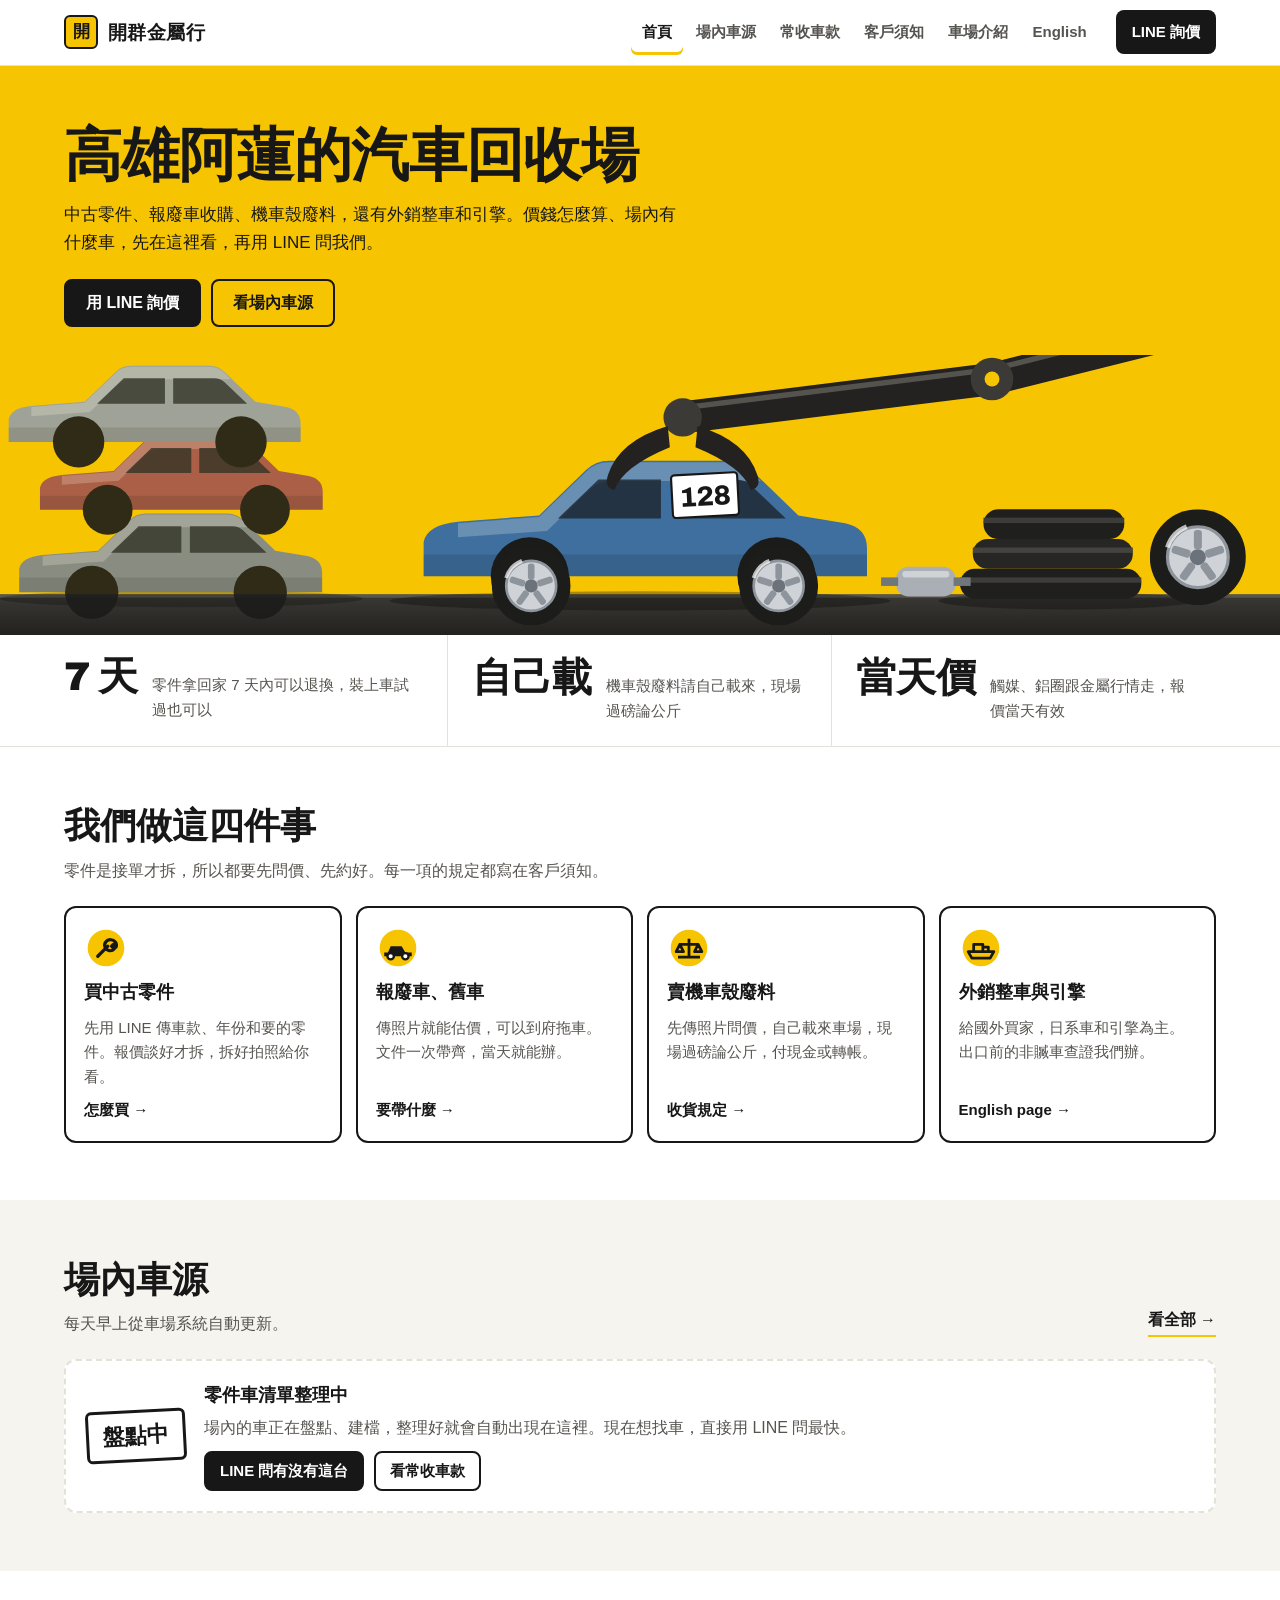
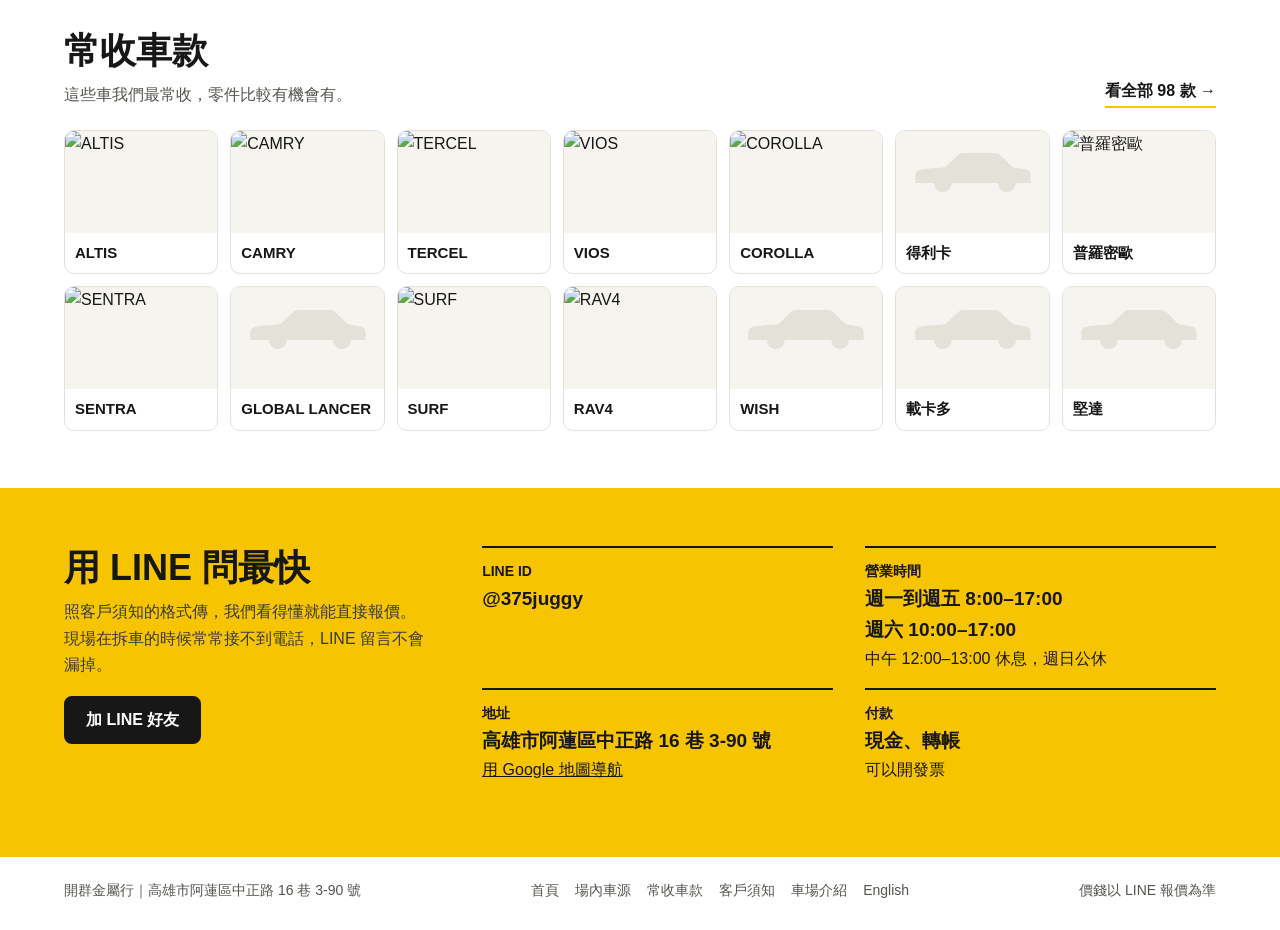
==== commit bf725fcf: "詢價一鍵帶入完整格式；加 GoatCounter 掛勾與 LINE 按鈕計數標記 Co-Authored-By: Claude Sonnet 5.5 <noreply@anthropic.com> C" ====
--- a/index.html
+++ b/index.html
@@ -32,14 +32,14 @@
 <header class="hdr"><div class="bar">
 <a class="brand" href="index.html"><span class="plate" aria-hidden="true">開</span><b>開群金屬行</b></a>
 <nav class="main" aria-label="主選單"><a href="index.html" aria-current="page">首頁</a><a href="inventory.html">場內車源</a><a href="models.html">常收車款</a><a href="guide.html">客戶須知</a><a href="about.html">車場介紹</a><a href="en/">English</a></nav>
-<a class="cta" href="https://line.me/R/ti/p/@375juggy">LINE 詢價</a>
+<a class="cta" data-goatcounter-click="line-add" data-goatcounter-no-session="1" href="https://line.me/R/ti/p/@375juggy">LINE 詢價</a>
 </div></header>
 <main id="main">
 <section class="band hero">
   <div class="wrap">
     <h1><span class="ib">高雄阿蓮的</span><span class="ib">汽車回收場</span></h1>
     <p>中古零件、報廢車收購、機車殼廢料，還有外銷整車和引擎。價錢怎麼算、場內有什麼車，先在這裡看，再用 LINE 問我們。</p>
-    <div class="btns"><a class="btn dark" href="https://line.me/R/ti/p/@375juggy">用 LINE 詢價</a><a class="btn" href="inventory.html">看場內車源</a></div>
+    <div class="btns"><a class="btn dark" data-goatcounter-click="line-add" data-goatcounter-no-session="1" href="https://line.me/R/ti/p/@375juggy">用 LINE 詢價</a><a class="btn" href="inventory.html">看場內車源</a></div>
   </div>
   <svg class="scene" viewBox="0 0 1200 300" preserveAspectRatio="xMidYMax slice" role="img" aria-label="車場示意圖：疊放的車殼、夾車機、輪胎和鋁圈">
     <defs>
@@ -118,19 +118,18 @@
 
 <section class="band alt"><div class="wrap">
   <div class="sec-head row"><div><h2>場內車源</h2><p class="lead">每天早上從車場系統自動更新。</p></div><a class="more" href="inventory.html">看全部 →</a></div>
-  <div class="empty"><div class="big">盤點中</div><div><b>零件車清單整理中</b><p>場內的車正在盤點、建檔，整理好就會自動出現在這裡。現在想找車，直接用 LINE 問最快。</p><div class="btns"><a class="btn sm dark" href="https://line.me/R/oaMessage/%40375juggy/?%E6%88%91%E6%83%B3%E5%95%8F%E6%9C%89%E6%B2%92%E6%9C%89%E9%80%99%E5%8F%B0%E8%BB%8A%EF%BC%9A%E8%BB%8A%E6%AC%BE%EF%BC%8B%E5%B9%B4%E4%BB%BD%EF%BC%9A">LINE 問有沒有這台</a><a class="btn sm" href="models.html">看常收車款</a></div></div></div>
+  <div class="empty"><div class="big">盤點中</div><div><b>零件車清單整理中</b><p>場內的車正在盤點、建檔，整理好就會自動出現在這裡。現在想找車，直接用 LINE 問最快。</p><div class="btns"><a class="btn sm dark" data-goatcounter-click="line-ask" data-goatcounter-no-session="1" href="https://line.me/R/oaMessage/%40375juggy/?%E6%88%91%E6%83%B3%E5%95%8F%E6%9C%89%E6%B2%92%E6%9C%89%E9%80%99%E5%8F%B0%E8%BB%8A%EF%BC%9A%E8%BB%8A%E6%AC%BE%EF%BC%8B%E5%B9%B4%E4%BB%BD%EF%BC%9A">LINE 問有沒有這台</a><a class="btn sm" href="models.html">看常收車款</a></div></div></div>
 </div></section>
 
 <section class="band"><div class="wrap">
   <div class="sec-head row"><div><h2>常收車款</h2><p class="lead">這些車我們最常收，零件比較有機會有。</p></div><a class="more" href="models.html">看全部 98 款 →</a></div>
-  <div class="model-strip"><a class="mini" href="models.html"><div class="ph"><img src="https://commons.wikimedia.org/wiki/Special:FilePath/2008_Toyota_Corolla_Altis_1.8_G_%28front%29%2C_West_Surabaya.jpg?width=480" alt="ALTIS" loading="lazy" decoding="async" width="480" height="360" referrerpolicy="no-referrer"></div><b>ALTIS</b></a><a class="mini" href="models.html"><div class="ph"><img src="https://commons.wikimedia.org/wiki/Special:FilePath/2007_Toyota_Camry_%28XV40%29_2.4_V_%28front%29%2C_West_Surabaya.jpg?width=480" alt="CAMRY" loading="lazy" decoding="async" width="480" height="360" referrerpolicy="no-referrer"></div><b>CAMRY</b></a><a class="mini" href="models.html"><div class="ph"><img src="https://commons.wikimedia.org/wiki/Special:FilePath/98-99_Toyota_Tercel_sedan_08-01-2019_Front.jpg?width=480" alt="TERCEL" loading="lazy" decoding="async" width="480" height="360" referrerpolicy="no-referrer"></div><b>TERCEL</b></a><a class="mini" href="models.html"><div class="ph"><img src="https://commons.wikimedia.org/wiki/Special:FilePath/Toyota_Vios_%28G%29_%28second_generation%29_%28front%29%2C_Serdang.jpg?width=480" alt="VIOS" loading="lazy" decoding="async" width="480" height="360" referrerpolicy="no-referrer"></div><b>VIOS</b></a><a class="mini" href="models.html"><div class="ph"><img src="https://commons.wikimedia.org/wiki/Special:FilePath/Toyota_COROLLA_SE.Saloon_RIVIERE_%28GF-AE110%29_front.jpg?width=480" alt="COROLLA" loading="lazy" decoding="async" width="480" height="360" referrerpolicy="no-referrer"></div><b>COROLLA</b></a><a class="mini" href="models.html"><div class="ph"><img src="https://commons.wikimedia.org/wiki/Special:FilePath/Mitsubishi_Delica_Truck_%28Taiwanese_facelift%29.jpg?width=480" alt="得利卡" loading="lazy" decoding="async" width="480" height="360" referrerpolicy="no-referrer"></div><b>得利卡</b></a><a class="mini" href="models.html"><div class="ph"><img src="https://commons.wikimedia.org/wiki/Special:FilePath/Toyota_premio_zzt240_x_1_f.jpg?width=480" alt="普羅密歐" loading="lazy" decoding="async" width="480" height="360" referrerpolicy="no-referrer"></div><b>普羅密歐</b></a><a class="mini" href="models.html"><div class="ph"><img src="https://commons.wikimedia.org/wiki/Special:FilePath/Nissan_Sentra_%28N16%29_%28first_generation%2C_second_facelift%29_%28front%29%2C_Serdang.jpg?width=480" alt="SENTRA" loading="lazy" decoding="async" width="480" height="360" referrerpolicy="no-referrer"></div><b>SENTRA</b></a><a class="mini" href="models.html"><div class="ph"><svg class="sil" viewBox="0 0 300 110" aria-hidden="true"><use href="#sil"/></svg></div><b>GLOBAL LANCER</b></a><a class="mini" href="models.html"><div class="ph"><img src="https://commons.wikimedia.org/wiki/Special:FilePath/Toyota_Hilux_Surf_N180_%28facelift%29.jpg?width=480" alt="SURF" loading="lazy" decoding="async" width="480" height="360" referrerpolicy="no-referrer"></div><b>SURF</b></a><a class="mini" href="models.html"><div class="ph"><img src="https://commons.wikimedia.org/wiki/Special:FilePath/2011_Toyota_RAV4_Limited%2C_front_right%2C_05-27-2024.jpg?width=480" alt="RAV4" loading="lazy" decoding="async" width="480" height="360" referrerpolicy="no-referrer"></div><b>RAV4</b></a><a class="mini" href="models.html"><div class="ph"><img src="https://commons.wikimedia.org/wiki/Special:FilePath/Toyota_Wish_10_Taiwan_03_%28cropped%29.JPG?width=480" alt="WISH" loading="lazy" decoding="async" width="480" height="360" referrerpolicy="no-referrer"></div><b>WISH</b></a><a class="mini" href="models.html"><div class="ph"><svg class="sil" viewBox="0 0 300 110" aria-hidden="true"><use href="#sil"/></svg></div><b>載卡多</b></a><a class="mini" href="models.html"><div class="ph"><svg class="sil" viewBox="0 0 300 110" aria-hidden="true"><use href="#sil"/></svg></div><b>堅達</b></a></div>
+  <div class="model-strip"><a class="mini" href="models.html"><div class="ph"><img src="https://commons.wikimedia.org/wiki/Special:FilePath/2008_Toyota_Corolla_Altis_1.8_G_%28front%29%2C_West_Surabaya.jpg?width=500" alt="ALTIS" loading="lazy" decoding="async" width="500" height="375" referrerpolicy="no-referrer"></div><b>ALTIS</b></a><a class="mini" href="models.html"><div class="ph"><img src="https://commons.wikimedia.org/wiki/Special:FilePath/2007_Toyota_Camry_%28XV40%29_2.4_V_%28front%29%2C_West_Surabaya.jpg?width=500" alt="CAMRY" loading="lazy" decoding="async" width="500" height="375" referrerpolicy="no-referrer"></div><b>CAMRY</b></a><a class="mini" href="models.html"><div class="ph"><img src="https://commons.wikimedia.org/wiki/Special:FilePath/98-99_Toyota_Tercel_sedan_08-01-2019_Front.jpg?width=500" alt="TERCEL" loading="lazy" decoding="async" width="500" height="375" referrerpolicy="no-referrer"></div><b>TERCEL</b></a><a class="mini" href="models.html"><div class="ph"><img src="https://commons.wikimedia.org/wiki/Special:FilePath/Toyota_Vios_%28G%29_%28second_generation%29_%28front%29%2C_Serdang.jpg?width=500" alt="VIOS" loading="lazy" decoding="async" width="500" height="375" referrerpolicy="no-referrer"></div><b>VIOS</b></a><a class="mini" href="models.html"><div class="ph"><img src="https://commons.wikimedia.org/wiki/Special:FilePath/Toyota_COROLLA_SE.Saloon_RIVIERE_%28GF-AE110%29_front.jpg?width=500" alt="COROLLA" loading="lazy" decoding="async" width="500" height="375" referrerpolicy="no-referrer"></div><b>COROLLA</b></a><a class="mini" href="models.html"><div class="ph"><img src="https://commons.wikimedia.org/wiki/Special:FilePath/Mitsubishi_Delica_Truck_%28Taiwanese_facelift%29.jpg?width=500" alt="得利卡" loading="lazy" decoding="async" width="500" height="375" referrerpolicy="no-referrer"></div><b>得利卡</b></a><a class="mini" href="models.html"><div class="ph"><img src="https://commons.wikimedia.org/wiki/Special:FilePath/Toyota_premio_zzt240_x_1_f.jpg?width=500" alt="普羅密歐" loading="lazy" decoding="async" width="500" height="375" referrerpolicy="no-referrer"></div><b>普羅密歐</b></a><a class="mini" href="models.html"><div class="ph"><img src="https://commons.wikimedia.org/wiki/Special:FilePath/Nissan_Sentra_%28N16%29_%28first_generation%2C_second_facelift%29_%28front%29%2C_Serdang.jpg?width=500" alt="SENTRA" loading="lazy" decoding="async" width="500" height="375" referrerpolicy="no-referrer"></div><b>SENTRA</b></a><a class="mini" href="models.html"><div class="ph"><svg class="sil" viewBox="0 0 300 110" aria-hidden="true"><use href="#sil"/></svg></div><b>GLOBAL LANCER</b></a><a class="mini" href="models.html"><div class="ph"><img src="https://commons.wikimedia.org/wiki/Special:FilePath/Toyota_Hilux_Surf_N180_%28facelift%29.jpg?width=500" alt="SURF" loading="lazy" decoding="async" width="500" height="375" referrerpolicy="no-referrer"></div><b>SURF</b></a><a class="mini" href="models.html"><div class="ph"><img src="https://commons.wikimedia.org/wiki/Special:FilePath/2011_Toyota_RAV4_Limited%2C_front_right%2C_05-27-2024.jpg?width=500" alt="RAV4" loading="lazy" decoding="async" width="500" height="375" referrerpolicy="no-referrer"></div><b>RAV4</b></a><a class="mini" href="models.html"><div class="ph"><img src="https://commons.wikimedia.org/wiki/Special:FilePath/Toyota_Wish_10_Taiwan_03_%28cropped%29.JPG?width=500" alt="WISH" loading="lazy" decoding="async" width="500" height="375" referrerpolicy="no-referrer"></div><b>WISH</b></a><a class="mini" href="models.html"><div class="ph"><svg class="sil" viewBox="0 0 300 110" aria-hidden="true"><use href="#sil"/></svg></div><b>載卡多</b></a><a class="mini" href="models.html"><div class="ph"><svg class="sil" viewBox="0 0 300 110" aria-hidden="true"><use href="#sil"/></svg></div><b>堅達</b></a></div>
 </div></section>
-
 <section class="band contact" id="contact"><div class="wrap sec">
   <div>
     <h2>用 LINE 問最快</h2>
     <p class="lead">照客戶須知的格式傳，我們看得懂就能直接報價。現場在拆車的時候常常接不到電話，LINE 留言不會漏掉。</p>
-    <div class="btns" style="margin-top:18px"><a class="btn dark" href="https://line.me/R/ti/p/@375juggy">加 LINE 好友</a></div>
+    <div class="btns" style="margin-top:18px"><a class="btn dark" data-goatcounter-click="line-add" data-goatcounter-no-session="1" href="https://line.me/R/ti/p/@375juggy">加 LINE 好友</a></div>
   </div>
   <div class="cgrid">
     <div><small>LINE ID</small><span>@375juggy</span></div>
@@ -139,8 +138,10 @@
     <div><small>付款</small><span>現金、轉帳</span><br>可以開發票</div>
   </div>
 </div></section>
+
 </main>
 <footer class="ft"><div class="wrap"><span>開群金屬行｜高雄市阿蓮區中正路 16 巷 3-90 號</span><nav aria-label="頁尾"><a href="index.html">首頁</a><a href="inventory.html">場內車源</a><a href="models.html">常收車款</a><a href="guide.html">客戶須知</a><a href="about.html">車場介紹</a><a href="en/">English</a></nav><span>價錢以 LINE 報價為準</span></div></footer>
 <script src="assets/site.js" defer></script>
+
 </body>
 </html>
--- a/assets/site.css
+++ b/assets/site.css
@@ -135,6 +135,7 @@
 .copybox{border:2px solid var(--ink);border-radius:10px;overflow:hidden}
 .copyhead{display:flex;justify-content:space-between;align-items:center;gap:12px;padding:10px 14px;background:var(--panel);border-bottom:1px solid var(--line);flex-wrap:wrap}
 .copyhead b{font-size:16px}
+.copyacts{display:flex;gap:8px;flex-wrap:wrap}
 .copyhead button{font:inherit;font-weight:700;font-size:15px;min-height:44px;padding:0 18px;border-radius:8px;border:0;background:var(--yel);color:var(--yk);cursor:pointer}
 pre{margin:0;padding:16px;font-family:inherit;font-size:16px;line-height:1.8;white-space:pre-wrap;overflow-x:auto}
 #copyMsg{font-size:14px;color:var(--ok);font-weight:700}
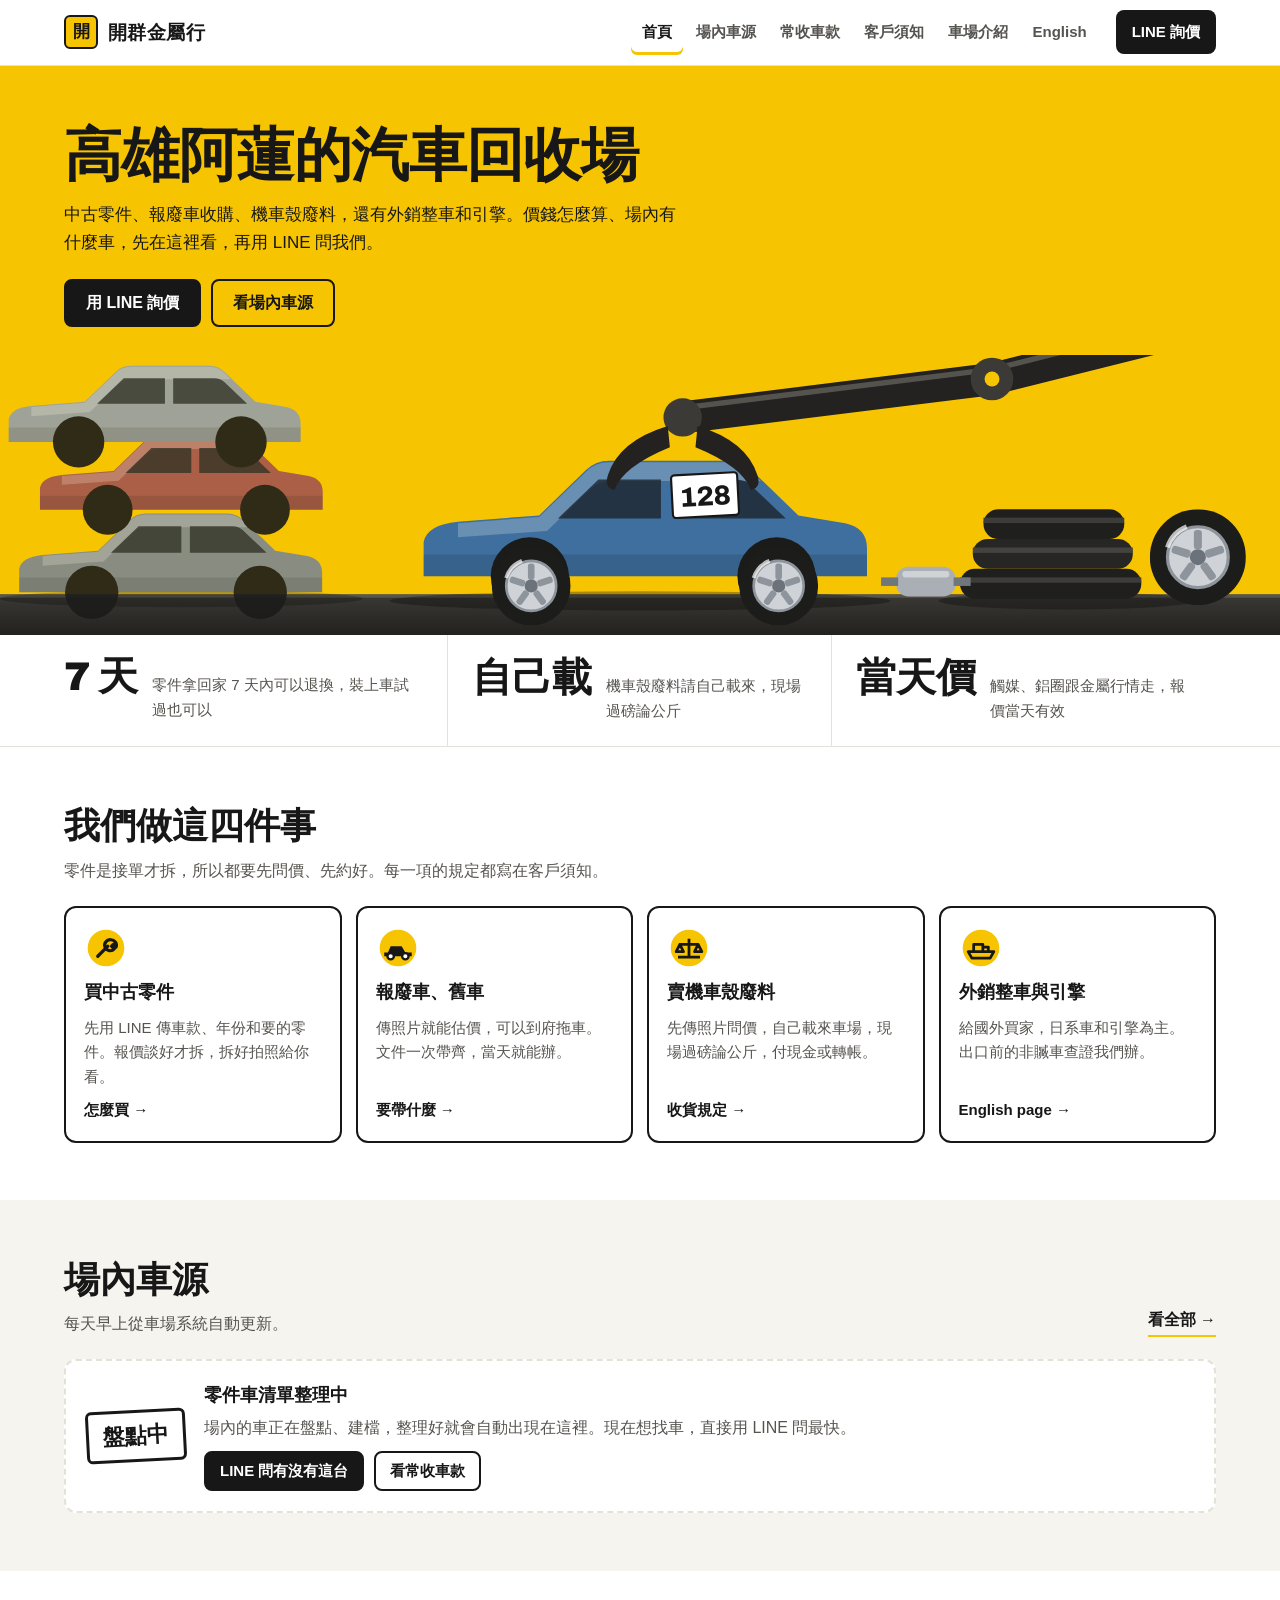
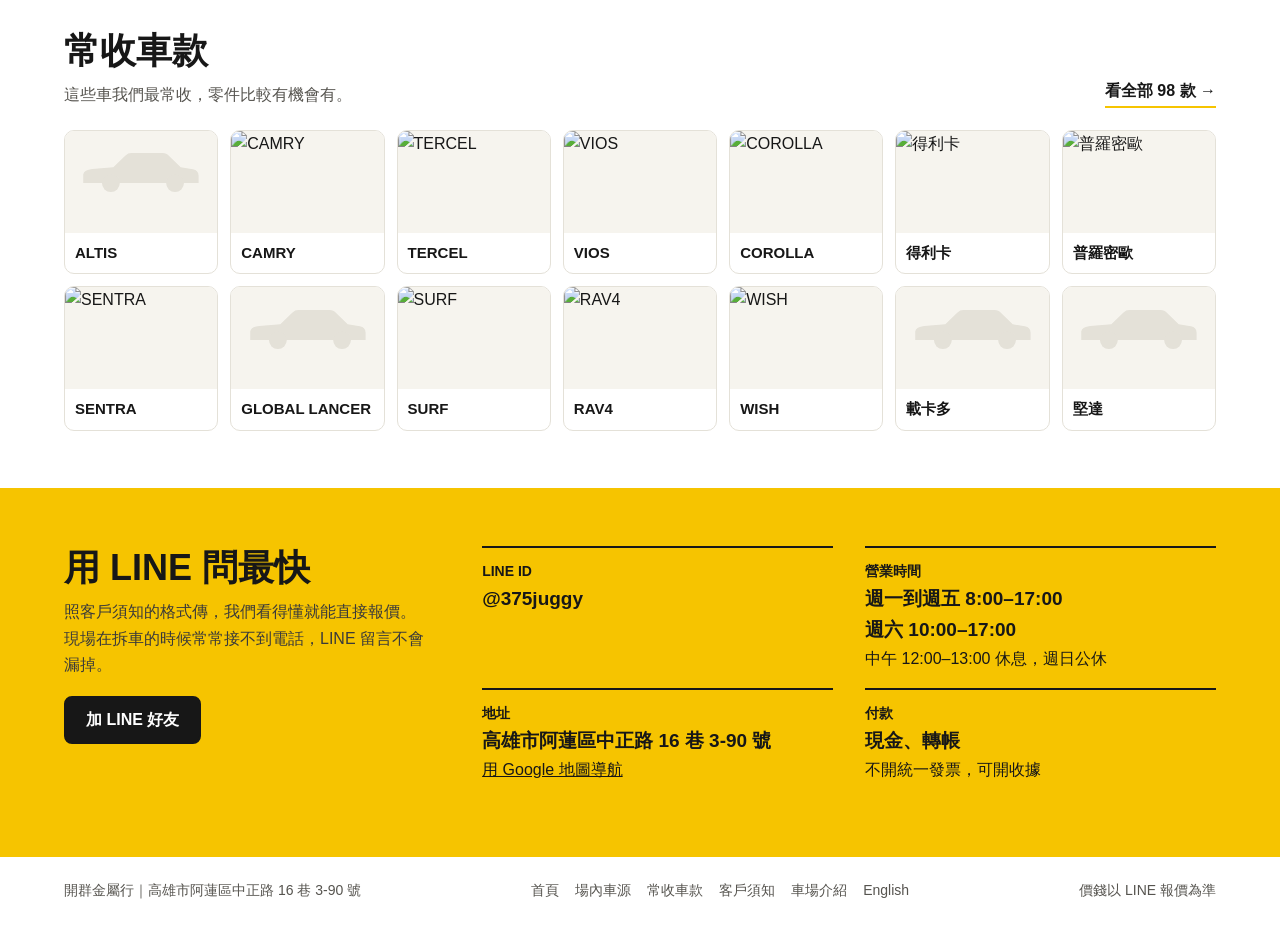
==== commit c9015051: "付款說明：不開統一發票，可開收據 Co-Authored-By: Claude Sonnet 5.5 <noreply@anthropic.com> Claude-Session: https://c" ====
--- a/index.html
+++ b/index.html
@@ -135,7 +135,7 @@
     <div><small>LINE ID</small><span>@375juggy</span></div>
     <div><small>營業時間</small><span class="nw">週一到週五 8:00–17:00</span><br><span class="nw">週六 10:00–17:00</span><br>中午 12:00–13:00 休息，週日公休</div>
     <div><small>地址</small><span>高雄市阿蓮區中正路 16 巷 3-90 號</span><br><a href="https://www.google.com/maps/search/?api=1&amp;query=%E9%96%8B%E7%BE%A4%E9%87%91%E5%B1%AC%E8%A1%8C&amp;query_place_id=ChIJ3XGffF9tbjQRUe3NIeFh1gE">用 Google 地圖導航</a></div>
-    <div><small>付款</small><span>現金、轉帳</span><br>可以開發票</div>
+    <div><small>付款</small><span>現金、轉帳</span><br>不開統一發票，可開收據</div>
   </div>
 </div></section>
 
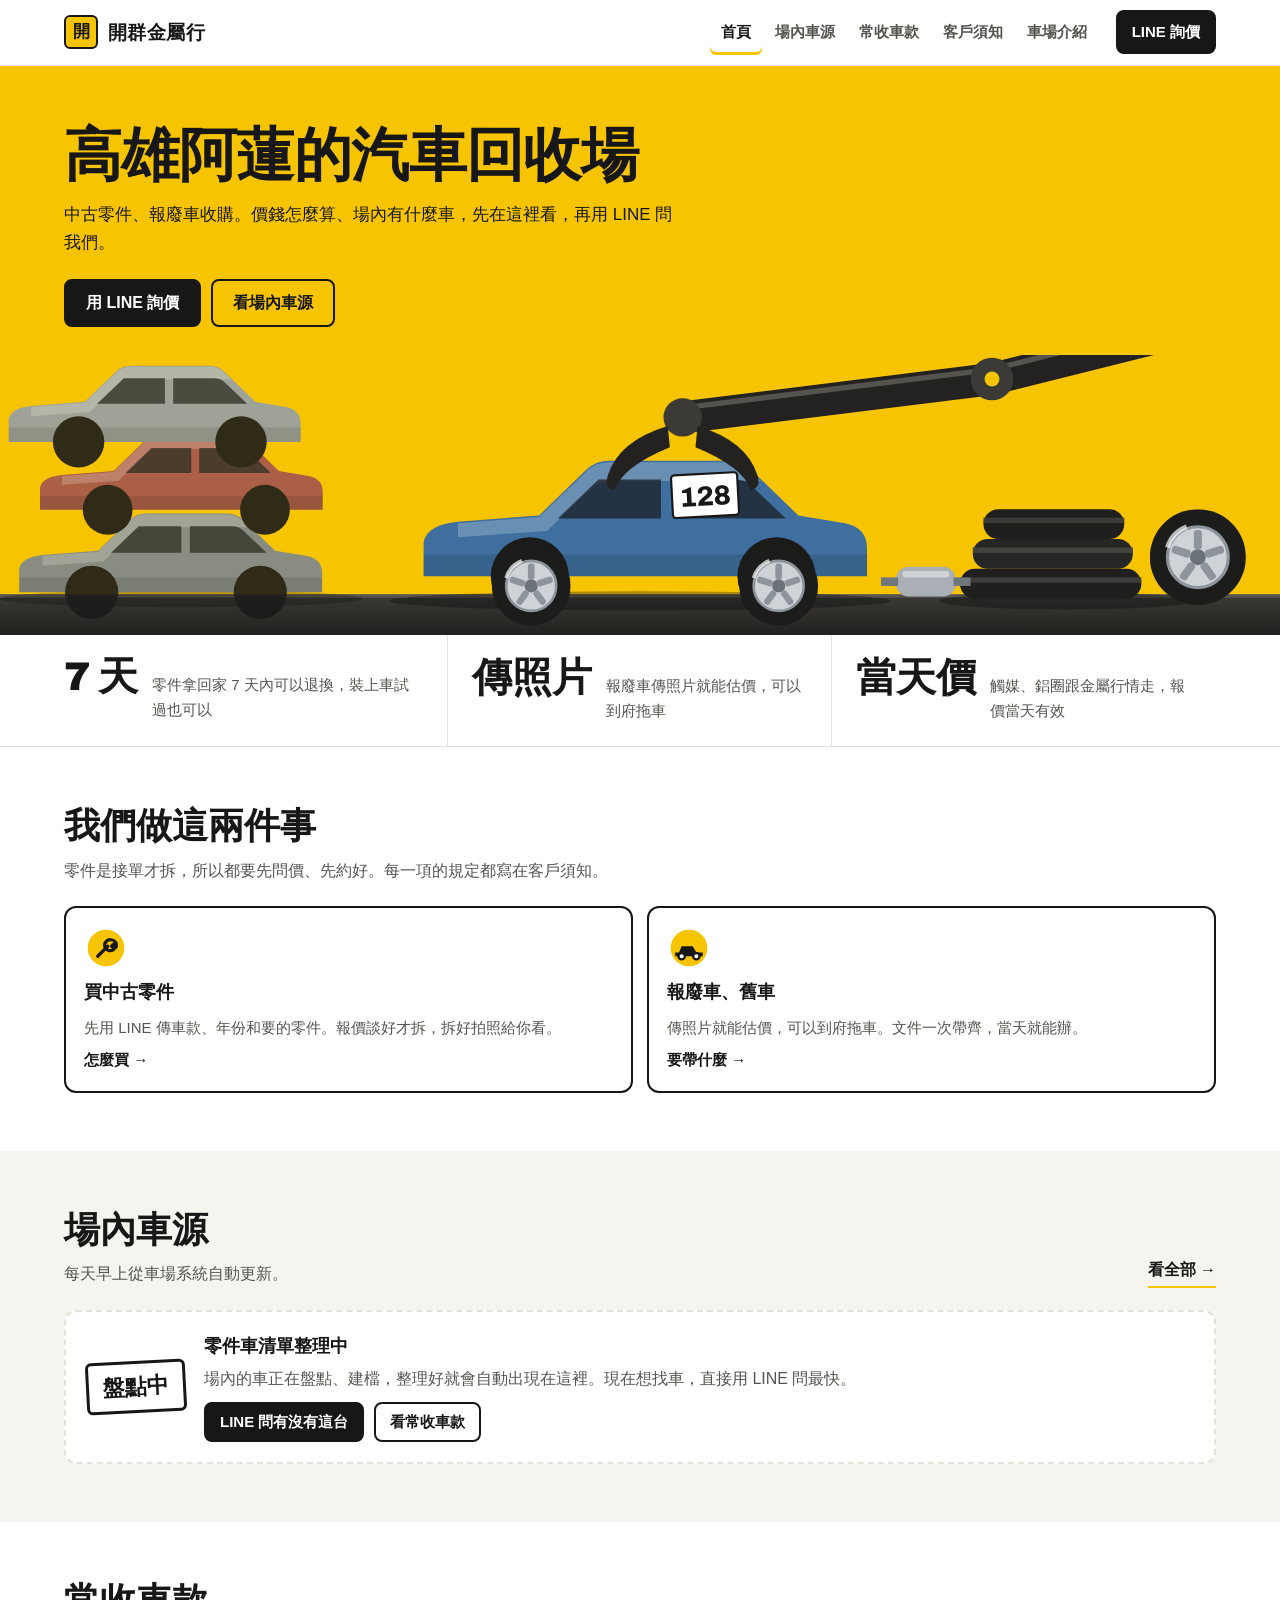
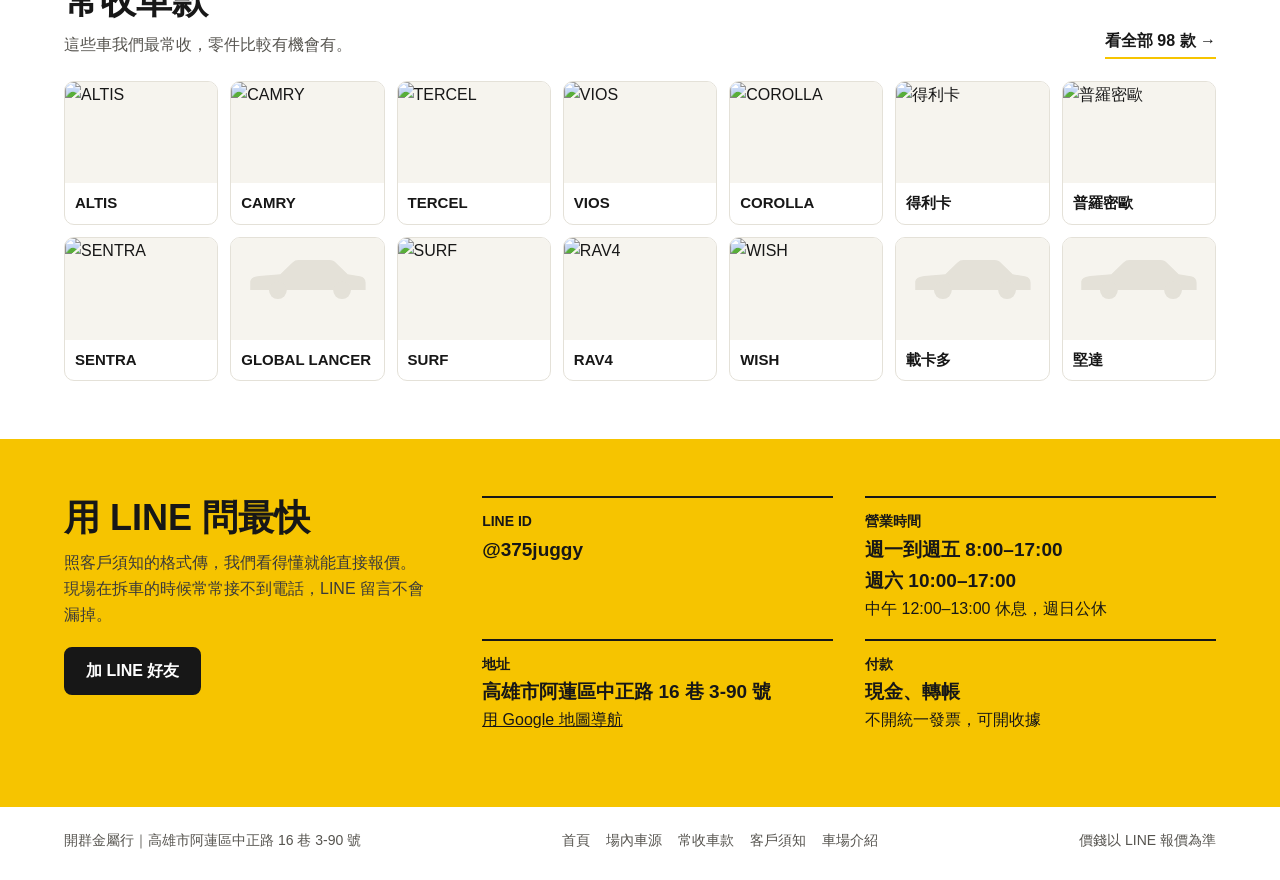
==== commit f59534d2: "拿掉機車殼廢料、外銷整車與引擎（目前不做）：首頁、客戶須知、車場介紹、車源頁改寫，撤掉英文頁 Co-Authored-By: Claude Opus 5.5 <noreply@anthropic.co" ====
--- a/index.html
+++ b/index.html
@@ -3,18 +3,18 @@
 <head>
 <meta charset="utf-8">
 <meta name="viewport" content="width=device-width, initial-scale=1">
-<title>開群金屬行｜高雄阿蓮汽車回收、中古零件、廢料收購</title>
-<meta name="description" content="高雄阿蓮的汽車回收場：中古零件、報廢車收購、機車殼廢料、外銷整車與引擎。看場內車源和常收車款，LINE @375juggy 詢價。">
+<title>開群金屬行｜高雄阿蓮汽車回收、中古零件、報廢車收購</title>
+<meta name="description" content="高雄阿蓮的汽車回收場：中古零件、報廢車收購。看場內車源和常收車款，LINE @375juggy 詢價。">
 <meta name="theme-color" content="#f6c400">
-<link rel="canonical" href="https://t3ekaede-beep.github.io/kaichun-metal/"><link rel="alternate" hreflang="zh-Hant-TW" href="https://t3ekaede-beep.github.io/kaichun-metal/"><link rel="alternate" hreflang="en" href="https://t3ekaede-beep.github.io/kaichun-metal/en/">
+<link rel="canonical" href="https://t3ekaede-beep.github.io/kaichun-metal/">
 <link rel="icon" href="favicon.svg" type="image/svg+xml">
 <link rel="icon" href="favicon-32.png" sizes="32x32" type="image/png">
 <link rel="apple-touch-icon" href="apple-touch-icon.png">
 <meta property="og:type" content="website">
 <meta property="og:locale" content="zh_TW">
 <meta property="og:site_name" content="開群金屬行">
-<meta property="og:title" content="開群金屬行｜高雄阿蓮汽車回收、中古零件、廢料收購">
-<meta property="og:description" content="高雄阿蓮的汽車回收場：中古零件、報廢車收購、機車殼廢料、外銷整車與引擎。看場內車源和常收車款，LINE @375juggy 詢價。">
+<meta property="og:title" content="開群金屬行｜高雄阿蓮汽車回收、中古零件、報廢車收購">
+<meta property="og:description" content="高雄阿蓮的汽車回收場：中古零件、報廢車收購。看場內車源和常收車款，LINE @375juggy 詢價。">
 <meta property="og:url" content="https://t3ekaede-beep.github.io/kaichun-metal/">
 <meta property="og:image" content="https://t3ekaede-beep.github.io/kaichun-metal/og.png">
 <meta property="og:image:width" content="1200">
@@ -24,21 +24,21 @@
 <link rel="preconnect" href="https://fonts.gstatic.com" crossorigin>
 <link href="https://fonts.googleapis.com/css2?family=Archivo:wght@800&amp;display=swap" rel="stylesheet">
 <link rel="stylesheet" href="assets/site.css">
-<script type="application/ld+json">{"@context": "https://schema.org", "@type": "AutoPartsStore", "name": "開群金屬行", "url": "https://t3ekaede-beep.github.io/kaichun-metal/", "image": "https://t3ekaede-beep.github.io/kaichun-metal/og.png", "description": "高雄阿蓮的汽車回收場：中古零件、報廢車收購、機車殼廢料收購、外銷整車與引擎。", "address": {"@type": "PostalAddress", "streetAddress": "阿蓮里中正路16巷3-90號", "addressLocality": "阿蓮區", "addressRegion": "高雄市", "postalCode": "822", "addressCountry": "TW"}, "geo": {"@type": "GeoCoordinates", "latitude": 22.882908, "longitude": 120.3438987}, "hasMap": "https://www.google.com/maps/search/?api=1&query=%E9%96%8B%E7%BE%A4%E9%87%91%E5%B1%AC%E8%A1%8C&query_place_id=ChIJ3XGffF9tbjQRUe3NIeFh1gE", "openingHoursSpecification": [{"@type": "OpeningHoursSpecification", "dayOfWeek": ["Monday", "Tuesday", "Wednesday", "Thursday", "Friday"], "opens": "08:00", "closes": "12:00"}, {"@type": "OpeningHoursSpecification", "dayOfWeek": ["Monday", "Tuesday", "Wednesday", "Thursday", "Friday"], "opens": "13:00", "closes": "17:00"}, {"@type": "OpeningHoursSpecification", "dayOfWeek": "Saturday", "opens": "10:00", "closes": "12:00"}, {"@type": "OpeningHoursSpecification", "dayOfWeek": "Saturday", "opens": "13:00", "closes": "17:00"}], "paymentAccepted": "現金, 轉帳", "sameAs": ["https://line.me/R/ti/p/@375juggy"]}</script>
+<script type="application/ld+json">{"@context": "https://schema.org", "@type": "AutoPartsStore", "name": "開群金屬行", "url": "https://t3ekaede-beep.github.io/kaichun-metal/", "image": "https://t3ekaede-beep.github.io/kaichun-metal/og.png", "description": "高雄阿蓮的汽車回收場：中古零件、報廢車收購。", "address": {"@type": "PostalAddress", "streetAddress": "阿蓮里中正路16巷3-90號", "addressLocality": "阿蓮區", "addressRegion": "高雄市", "postalCode": "822", "addressCountry": "TW"}, "geo": {"@type": "GeoCoordinates", "latitude": 22.882908, "longitude": 120.3438987}, "hasMap": "https://www.google.com/maps/search/?api=1&query=%E9%96%8B%E7%BE%A4%E9%87%91%E5%B1%AC%E8%A1%8C&query_place_id=ChIJ3XGffF9tbjQRUe3NIeFh1gE", "openingHoursSpecification": [{"@type": "OpeningHoursSpecification", "dayOfWeek": ["Monday", "Tuesday", "Wednesday", "Thursday", "Friday"], "opens": "08:00", "closes": "12:00"}, {"@type": "OpeningHoursSpecification", "dayOfWeek": ["Monday", "Tuesday", "Wednesday", "Thursday", "Friday"], "opens": "13:00", "closes": "17:00"}, {"@type": "OpeningHoursSpecification", "dayOfWeek": "Saturday", "opens": "10:00", "closes": "12:00"}, {"@type": "OpeningHoursSpecification", "dayOfWeek": "Saturday", "opens": "13:00", "closes": "17:00"}], "paymentAccepted": "現金, 轉帳", "sameAs": ["https://line.me/R/ti/p/@375juggy"]}</script>
 </head>
 <body>
 <a class="skip" href="#main">跳到內容</a>
 <svg width="0" height="0" style="position:absolute" aria-hidden="true"><symbol id="sil" viewBox="0 0 300 110"><path fill="currentColor" d="M8 84V62q2-11 22-13l52-4 30-29q6-6 15-6h76q10 0 17 8l28 27 30 5q14 3 14 16v18z"/><circle cx="76" cy="84" r="22" fill="currentColor"/><circle cx="234" cy="84" r="22" fill="currentColor"/></symbol></svg>
 <header class="hdr"><div class="bar">
 <a class="brand" href="index.html"><span class="plate" aria-hidden="true">開</span><b>開群金屬行</b></a>
-<nav class="main" aria-label="主選單"><a href="index.html" aria-current="page">首頁</a><a href="inventory.html">場內車源</a><a href="models.html">常收車款</a><a href="guide.html">客戶須知</a><a href="about.html">車場介紹</a><a href="en/">English</a></nav>
+<nav class="main" aria-label="主選單"><a href="index.html" aria-current="page">首頁</a><a href="inventory.html">場內車源</a><a href="models.html">常收車款</a><a href="guide.html">客戶須知</a><a href="about.html">車場介紹</a></nav>
 <a class="cta" data-goatcounter-click="line-add" data-goatcounter-no-session="1" href="https://line.me/R/ti/p/@375juggy">LINE 詢價</a>
 </div></header>
 <main id="main">
 <section class="band hero">
   <div class="wrap">
     <h1><span class="ib">高雄阿蓮的</span><span class="ib">汽車回收場</span></h1>
-    <p>中古零件、報廢車收購、機車殼廢料，還有外銷整車和引擎。價錢怎麼算、場內有什麼車，先在這裡看，再用 LINE 問我們。</p>
+    <p>中古零件、報廢車收購。價錢怎麼算、場內有什麼車，先在這裡看，再用 LINE 問我們。</p>
     <div class="btns"><a class="btn dark" data-goatcounter-click="line-add" data-goatcounter-no-session="1" href="https://line.me/R/ti/p/@375juggy">用 LINE 詢價</a><a class="btn" href="inventory.html">看場內車源</a></div>
   </div>
   <svg class="scene" viewBox="0 0 1200 300" preserveAspectRatio="xMidYMax slice" role="img" aria-label="車場示意圖：疊放的車殼、夾車機、輪胎和鋁圈">
@@ -94,12 +94,12 @@
 
 <div class="facts">
   <a class="fact" href="guide.html#returns"><strong class="num">7 天</strong><span>零件拿回家 7 天內可以退換，裝上車試過也可以</span></a>
-  <a class="fact" href="guide.html#scrap"><strong>自己載</strong><span>機車殼廢料請自己載來，現場過磅論公斤</span></a>
+  <a class="fact" href="guide.html#car"><strong>傳照片</strong><span>報廢車傳照片就能估價，可以到府拖車</span></a>
   <a class="fact" href="guide.html#parts"><strong>當天價</strong><span>觸媒、鋁圈跟金屬行情走，報價當天有效</span></a>
 </div>
 
 <section class="band"><div class="wrap">
-  <div class="sec-head"><h2>我們做這四件事</h2><p class="lead">零件是接單才拆，所以都要先問價、先約好。每一項的規定都寫在客戶須知。</p></div>
+  <div class="sec-head"><h2>我們做這兩件事</h2><p class="lead">零件是接單才拆，所以都要先問價、先約好。每一項的規定都寫在客戶須知。</p></div>
   <div class="svc">
     <a class="svc-card" href="guide.html#parts">
       <svg viewBox="0 0 48 48" aria-hidden="true"><circle cx="24" cy="24" r="20" fill="var(--yel)"/><path d="M15 33l11-11m3-7a6 6 0 1 0 4 10l-3-3 2-2 3 3a6 6 0 0 0-6-8z" fill="none" stroke="#171717" stroke-width="3.5" stroke-linecap="round" stroke-linejoin="round"/></svg>
@@ -107,12 +107,6 @@
     <a class="svc-card" href="guide.html#car">
       <svg viewBox="0 0 48 48" aria-hidden="true"><circle cx="24" cy="24" r="20" fill="var(--yel)"/><path d="M9 29h4l3-7h12l4 7h7v4H9z" fill="#171717"/><circle cx="16" cy="33" r="3.5" fill="#fff" stroke="#171717" stroke-width="2.5"/><circle cx="32" cy="33" r="3.5" fill="#fff" stroke="#171717" stroke-width="2.5"/></svg>
       <b>報廢車、舊車</b><span>傳照片就能估價，可以到府拖車。文件一次帶齊，當天就能辦。</span><em>要帶什麼 →</em></a>
-    <a class="svc-card" href="guide.html#scrap">
-      <svg viewBox="0 0 48 48" aria-hidden="true"><circle cx="24" cy="24" r="20" fill="var(--yel)"/><path d="M12 34h24M24 14v20M14 20h20M14 20l-4 8h8zM34 20l-4 8h8z" fill="none" stroke="#171717" stroke-width="3" stroke-linejoin="round"/></svg>
-      <b>賣機車殼廢料</b><span>先傳照片問價，自己載來車場，現場過磅論公斤，付現金或轉帳。</span><em>收貨規定 →</em></a>
-    <a class="svc-card" href="en/">
-      <svg viewBox="0 0 48 48" aria-hidden="true"><circle cx="24" cy="24" r="20" fill="var(--yel)"/><path d="M10 28h28l-4 7H14zM16 28v-8h10v8M26 23h6v5" fill="none" stroke="#171717" stroke-width="3" stroke-linejoin="round"/></svg>
-      <b>外銷整車與引擎</b><span>給國外買家，日系車和引擎為主。出口前的非贓車查證我們辦。</span><em>English page →</em></a>
   </div>
 </div></section>
 
@@ -140,7 +134,7 @@
 </div></section>
 
 </main>
-<footer class="ft"><div class="wrap"><span>開群金屬行｜高雄市阿蓮區中正路 16 巷 3-90 號</span><nav aria-label="頁尾"><a href="index.html">首頁</a><a href="inventory.html">場內車源</a><a href="models.html">常收車款</a><a href="guide.html">客戶須知</a><a href="about.html">車場介紹</a><a href="en/">English</a></nav><span>價錢以 LINE 報價為準</span></div></footer>
+<footer class="ft"><div class="wrap"><span>開群金屬行｜高雄市阿蓮區中正路 16 巷 3-90 號</span><nav aria-label="頁尾"><a href="index.html">首頁</a><a href="inventory.html">場內車源</a><a href="models.html">常收車款</a><a href="guide.html">客戶須知</a><a href="about.html">車場介紹</a></nav><span>價錢以 LINE 報價為準</span></div></footer>
 <script src="assets/site.js" defer></script>
 
 </body>
--- a/assets/site.css
+++ b/assets/site.css
@@ -80,7 +80,7 @@
 .note{font-size:15px;color:var(--mut);margin:10px 0 0}
 
 /* service cards */
-.svc{display:grid;grid-template-columns:repeat(4,minmax(0,1fr));gap:14px}
+.svc{display:grid;grid-template-columns:repeat(2,minmax(0,1fr));gap:14px}
 .svc-card{display:flex;flex-direction:column;gap:8px;padding:18px;border:2px solid var(--ink);border-radius:12px;text-decoration:none;background:var(--card)}
 .svc-card:hover{background:var(--panel)}
 .svc-card svg{width:44px;height:44px;flex:none}
